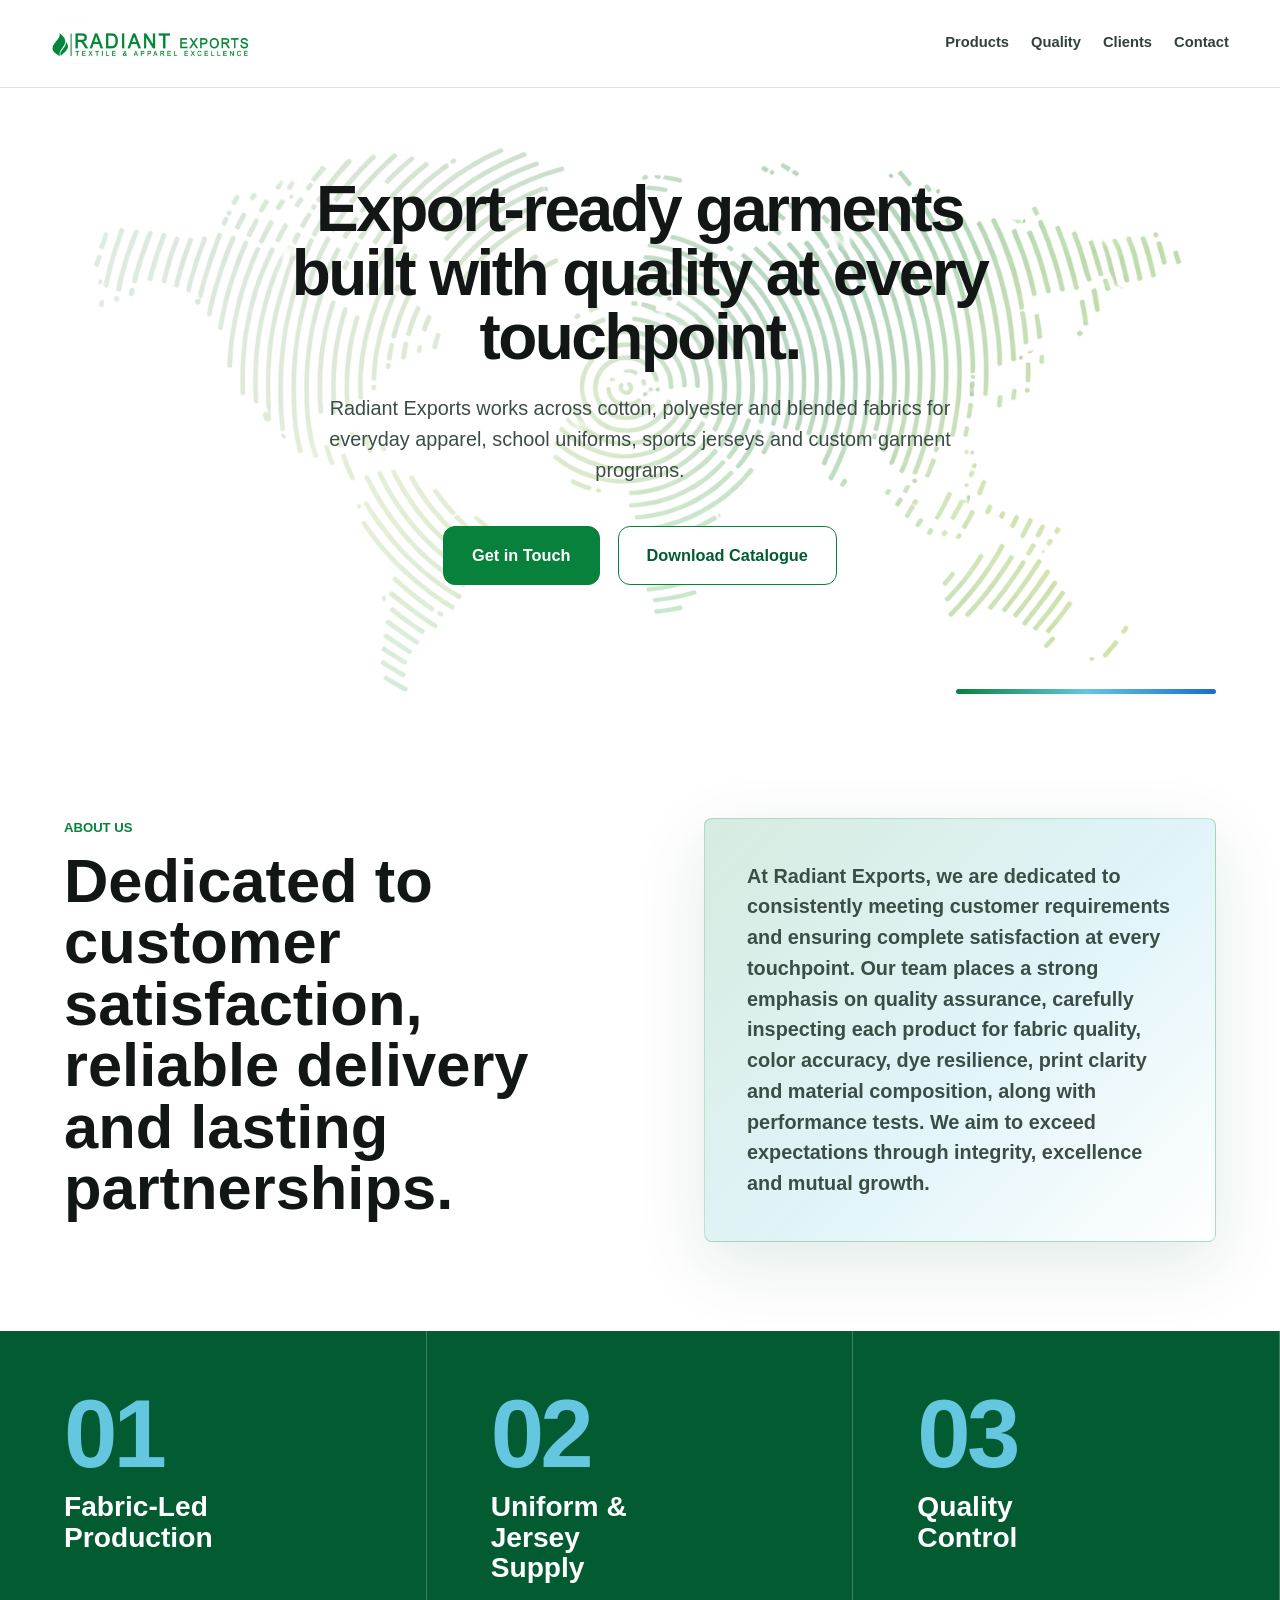
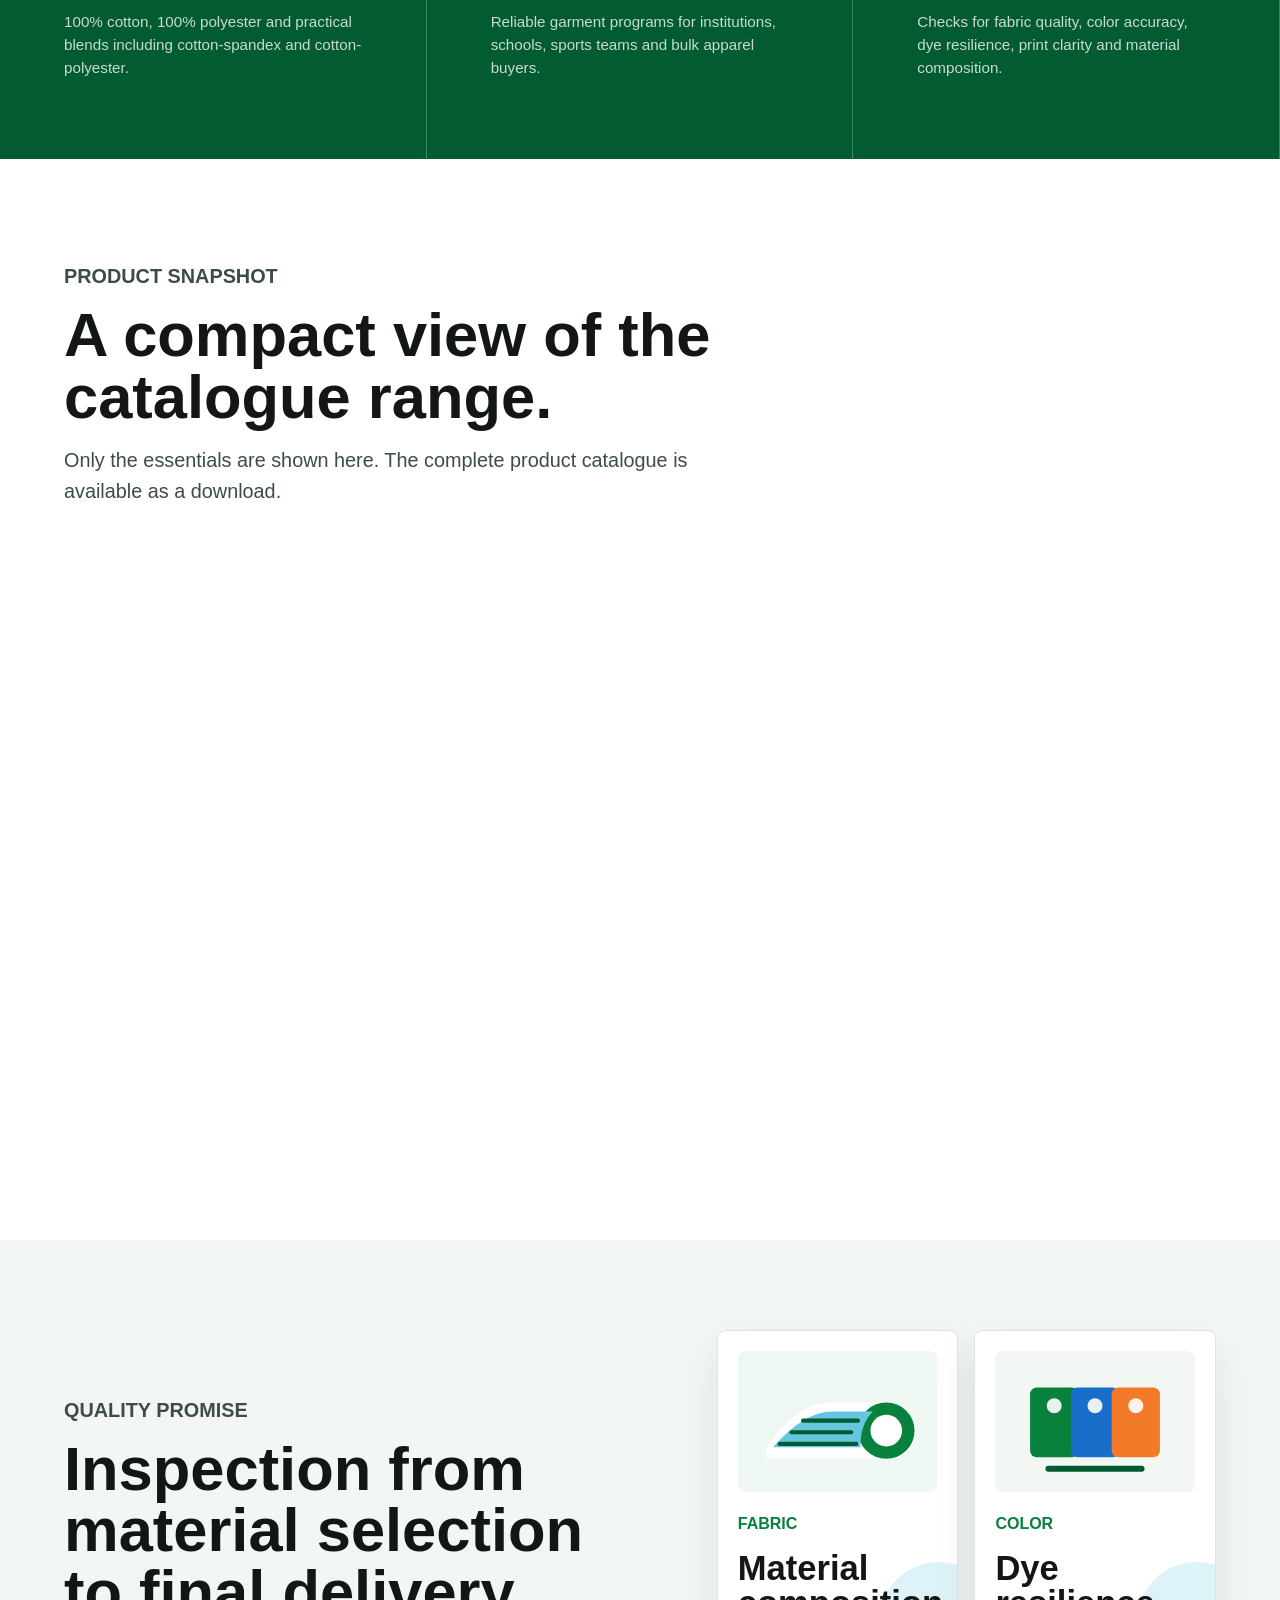
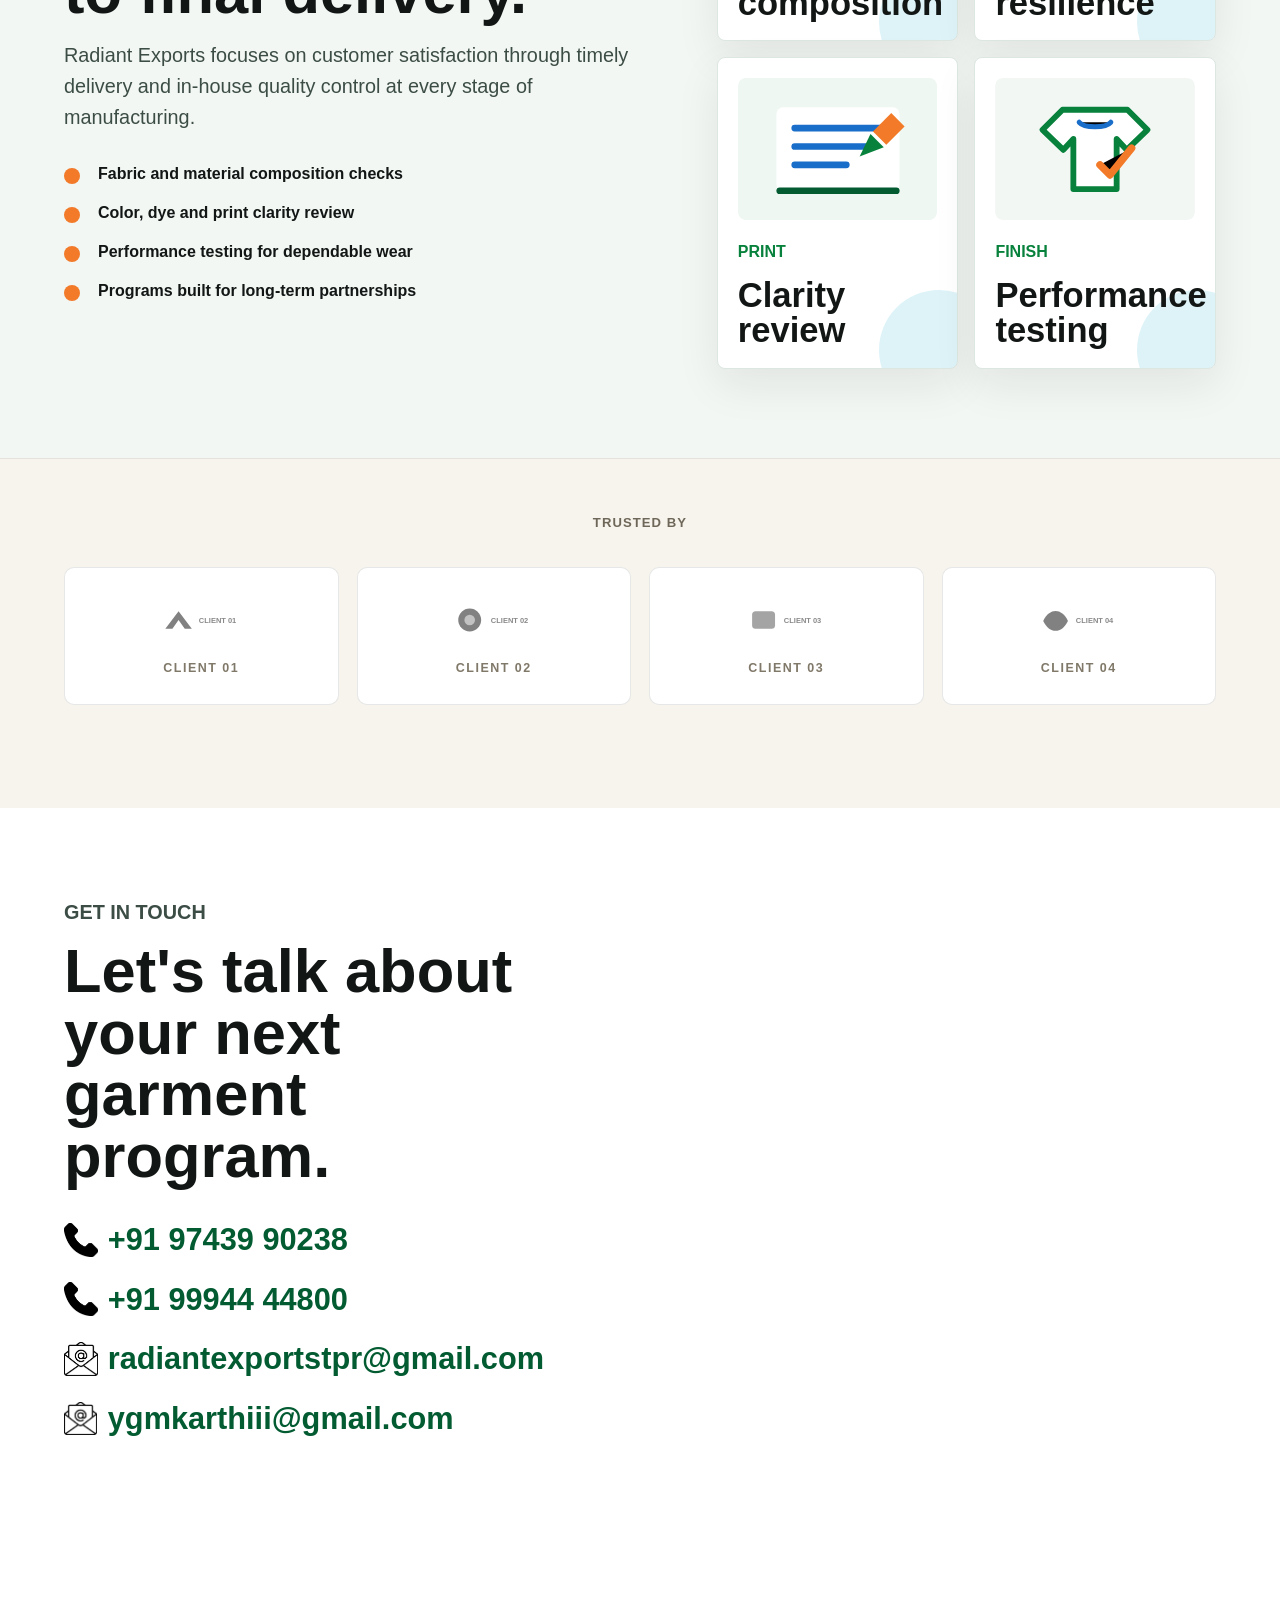
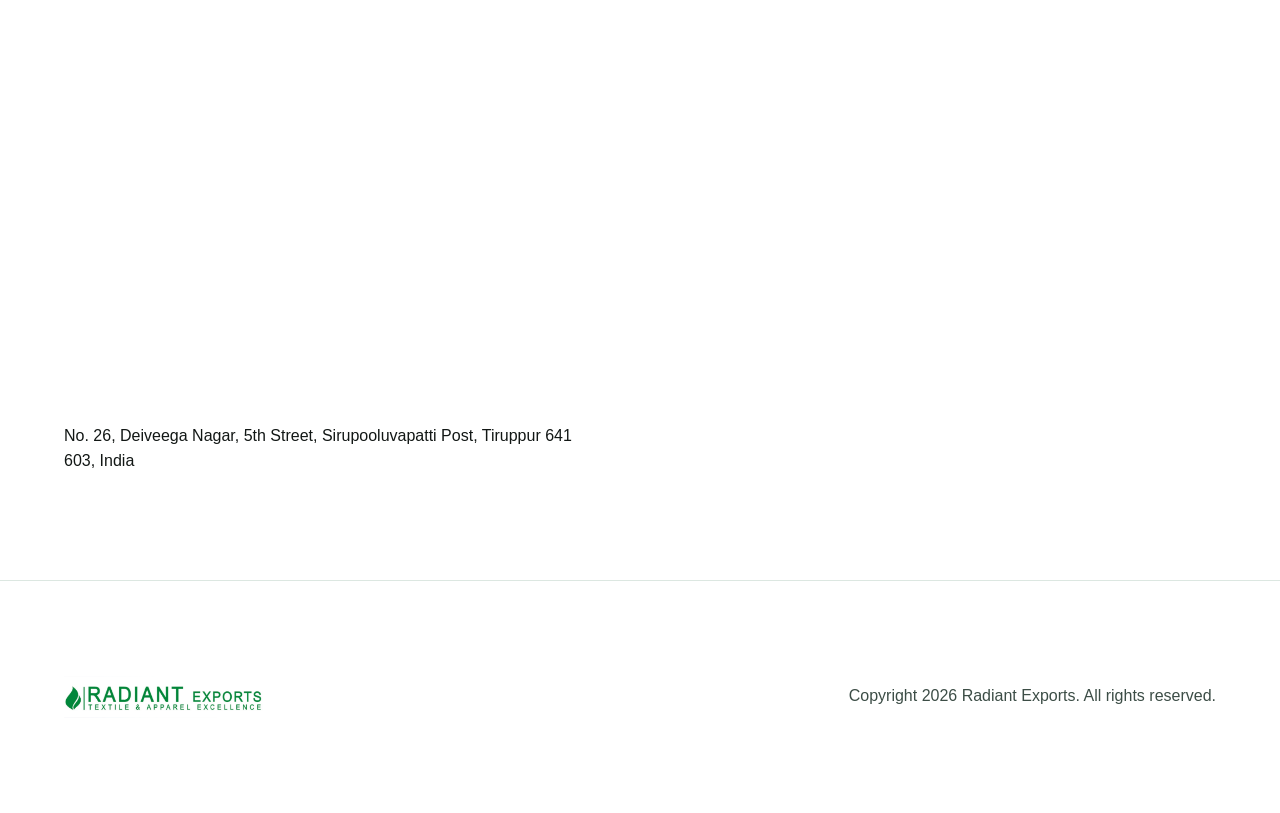
==== index.html @ 53b326d1 "upload" ====
<!doctype html>
<html lang="en">
  <head>
    <meta charset="utf-8">
    <meta name="viewport" content="width=device-width, initial-scale=1">
    <title>Radiant Exports | Textile & Apparel Excellence</title>
    <meta
      name="description"
      content="Radiant Exports manufactures cotton, polyester and blended garments, school uniforms, sports jerseys and custom apparel from Tiruppur, India."
    >
    <link rel="stylesheet" href="styles.css">
  </head>
  <body>
    <span id="top" class="top-anchor" aria-hidden="true"></span>
    <header class="site-header">
      <a class="brand" href="#top" aria-label="Radiant Exports home">
        <img class="brand-logo" src="assets/logoplaceholder.png" alt="Radiant Exports logo placeholder">
      </a>
      <button class="menu-toggle" aria-label="Toggle navigation menu" aria-expanded="false">
        <span></span>
        <span></span>
        <span></span>
      </button>
      <nav class="site-nav" aria-label="Primary navigation">
        <a href="#products">Products</a>
        <a href="#quality">Quality</a>
        <a href="#trusted">Clients</a>
        <a href="#contact">Contact</a>
      </nav>
    </header>

    <main>
      

      <section class="hero reveal">
        <div class="hero-copy">
          
          <h1>Export-ready garments built with quality at every touchpoint.</h1>
          <p>
            Radiant Exports works across cotton, polyester and blended fabrics for everyday apparel,
            school uniforms, sports jerseys and custom garment programs.
          </p>
          <div class="hero-actions">
            <a class="button primary" href="#contact">Get in Touch</a>
            <a
              class="button secondary catalogue-link"
              href="assets/radiant-catalogue.pdf"
              download="radiant-catalogue.pdf"
              target="_blank"
              rel="noopener"
            >Download Catalogue</a>
          </div>
        </div>
      </section>

      <section class="intro reveal" aria-label="Company introduction">
        <div>
          <p class="eyebrow">About Us</p>
          <h2>Dedicated to customer satisfaction, reliable delivery and lasting partnerships.</h2>
        </div>
        <p class="about-panel"><strong>
          At Radiant Exports, we are dedicated to consistently meeting customer requirements and
          ensuring complete satisfaction at every touchpoint. Our team places a strong emphasis on
          quality assurance, carefully inspecting each product for fabric quality, color accuracy,
          dye resilience, print clarity and material composition, along with performance tests.
          We aim to exceed expectations through integrity, excellence and mutual growth.
        </strong></p>
      </section>

      <section class="service-band reveal" aria-label="Capabilities">
        <article>
          <span>01</span>
          <h3>Fabric-Led Production</h3>
          <p>100% cotton, 100% polyester and practical blends including cotton-spandex and cotton-polyester.</p>
        </article>
        <article>
          <span>02</span>
          <h3>Uniform & Jersey Supply</h3>
          <p>Reliable garment programs for institutions, schools, sports teams and bulk apparel buyers.</p>
        </article>
        <article>
          <span>03</span>
          <h3>Quality Control</h3>
          <p>Checks for fabric quality, color accuracy, dye resilience, print clarity and material composition.</p>
        </article>
      </section>

      <section class="products reveal" id="products">
        <div class="section-heading">
          <p class="eyebrow">Product Snapshot</p>
          <h2>A compact view of the catalogue range.</h2>
          <p>Only the essentials are shown here. The complete product catalogue is available as a download.</p>
        </div>
        <div class="product-marquee" data-carousel aria-label="Scrolling product highlights from the catalogue">
          <div class="product-track">
            <div class="product-group">
              <article class="product-card">
                <img src="assets/product-polo-set-crop.png" alt="Red and blue polo t-shirt set">
                <div>
                  <h3>Polo T-Shirt Sets</h3>
                  <p>Popular school and teamwear set options with coordinated tops and shorts.</p>
                </div>
              </article>
              <article class="product-card">
                <img src="assets/product-round-neck-crop.png" alt="Orange polo t-shirt">
                <div>
                  <h3>Cotton Polos</h3>
                  <p>100% combed cotton pique polo references with practical GSM options.</p>
                </div>
              </article>
              <article class="product-card">
                <img src="assets/product-drifit-crop.png" alt="Dri-Fit polo t-shirt">
                <div>
                  <h3>Dri-Fit Sportswear</h3>
                  <p>100% polyester Mars fabric styles for polos, v-neck tees and sports-driven apparel.</p>
                </div>
              </article>
              <article class="product-card">
                <img src="assets/product-shorts-crop.png" alt="Green school shorts">
                <div>
                  <h3>Shorts</h3>
                  <p>Coordinated polyester product combinations for school, team and activewear programs.</p>
                </div>
              </article>
              <article class="product-card">
                <img src="assets/product-cotton-polo.jpg" alt="White and red cotton polo t-shirt">
                <div>
                  <h3>School Uniform Polos</h3>
                  <p>Catalogue-ready polos designed for repeat institutional orders and durable everyday wear.</p>
                </div>
              </article>
              <article class="product-card">
                <img src="assets/product-blend-polo.jpg" alt="Blue blend polo t-shirt">
                <div>
                  <h3>Blend Fabric Polos</h3>
                  <p>Cotton-polyester blend options that balance structure, comfort and easy maintenance.</p>
                </div>
              </article>
              <article class="product-card">
                <img src="assets/product-drifit.jpg" alt="Blue Dri-Fit jersey t-shirt">
                <div>
                  <h3>Performance Jerseys</h3>
                  <p>Sports-focused jersey references built around breathable polyester constructions.</p>
                </div>
              </article>
              <article class="product-card">
                <img src="assets/product-shorts.jpg" alt="Sports shorts in green and yellow">
                <div>
                  <h3>Activewear Bottoms</h3>
                  <p>Coordinated shorts and training bottoms for school, teamwear and promotional programs.</p>
                </div>
              </article>
            </div>
          </div>
        </div>
      </section>

      <section class="quality reveal" id="quality">
        <div class="quality-copy">
          <p class="eyebrow">Quality Promise</p>
          <h2>Inspection from material selection to final delivery.</h2>
          <p>
            Radiant Exports focuses on customer satisfaction through timely delivery and in-house
            quality control at every stage of manufacturing.
          </p>
          <ul class="check-list">
            <li>Fabric and material composition checks</li>
            <li>Color, dye and print clarity review</li>
            <li>Performance testing for dependable wear</li>
            <li>Programs built for long-term partnerships</li>
          </ul>
        </div>
        <div class="quality-panel" aria-label="Quality checkpoints">
          <article>
            <img src="assets/quality-fabric.svg" alt="Fabric roll quality icon">
            <span>Fabric</span>
            <strong>Material composition</strong>
          </article>
          <article>
            <img src="assets/quality-color.svg" alt="Color swatch quality icon">
            <span>Color</span>
            <strong>Dye resilience</strong>
          </article>
          <article>
            <img src="assets/quality-print.svg" alt="Print clarity quality icon">
            <span>Print</span>
            <strong>Clarity review</strong>
          </article>
          <article>
            <img src="assets/quality-finish.svg" alt="Finished garment quality icon">
            <span>Finish</span>
            <strong>Performance testing</strong>
          </article>
        </div>
      </section>

      <section class="trusted" id="trusted">
        <div class="trusted-heading">
          <p class="eyebrow">Trusted by</p>
        </div>
        <div class="client-grid" aria-label="Client logo placeholders">
          <article class="client-card">
            <img src="assets/client-logo-01.svg" alt="Client logo placeholder 1">
            <span>Client 01</span>
          </article>
          <article class="client-card">
            <img src="assets/client-logo-02.svg" alt="Client logo placeholder 2">
            <span>Client 02</span>
          </article>
          <article class="client-card">
            <img src="assets/client-logo-03.svg" alt="Client logo placeholder 3">
            <span>Client 03</span>
          </article>
          <article class="client-card">
            <img src="assets/client-logo-04.svg" alt="Client logo placeholder 4">
            <span>Client 04</span>
          </article>
        </div>
      </section>

      <section class="contact reveal" id="contact">
        <div class="contact-copy">
          <p class="eyebrow">Get in Touch</p>
          <h2>Let's talk about your next garment program.</h2>
          
          
          <div class="contact-links">
            <a href="tel:+919743990238">+91 97439 90238</a>
            <a href="tel:+919994444800">+91 99944 44800</a>
            <a href="mailto:radiantexportstpr@gmail.com">radiantexportstpr@gmail.com</a>
            <a href="mailto:ygmkarthiii@gmail.com">ygmkarthiii@gmail.com</a>
            
            
          </div>
          
        </div>
        <form class="contact-form" id="contactForm" action="https://api.web3forms.com/submit" method="POST">
          <input type="hidden" name="access_key" value="eb2cbcc5-28b5-4ce7-8e0c-71caa9d7072d">
          <label>
            Name
            <input name="name" autocomplete="name" required>
          </label>
          <label>
            Email
            <input type="email" name="email" autocomplete="email" required>
          </label>
          <label>
            Company Name
            <input name="company" autocomplete="organization">
          </label>
          <label>
            Country
            <input name="country" autocomplete="country-name" required>
          </label>
          <label>
            Requirement
            <textarea name="message" rows="4" placeholder="Tell us the product, quantity, fabric or timeline you need."></textarea>
          </label>
          <button class="button primary" type="submit">Send Enquiry</button>
          <p class="form-note" id="formNote"></p>
        </form>
        <div class="contact-map">
        <iframe src="https://www.google.com/maps/embed?pb=!1m18!1m12!1m3!1d15659.635905939183!2d77.29867119992595!3d11.120156829742342!2m3!1f0!2f0!3f0!3m2!1i1024!2i768!4f13.1!3m3!1m2!1s0x3ba906de2cdd378b%3A0xee8d749367516fb8!2sSirupooluvapatti%2C%20Tiruppur%2C%20Tamil%20Nadu!5e0!3m2!1sen!2sin!4v1776172382728!5m2!1sen!2sin" title="Radiant Exports location map" width="400" height="300" style="border:0;" allowfullscreen="" loading="lazy" referrerpolicy="no-referrer-when-downgrade"></iframe>
        <p>No. 26, Deiveega Nagar, 5th Street, Sirupooluvapatti Post, Tiruppur 641 603, India</p>
        </div>
      </section>
      
    </main>

    <footer class="site-footer">
      <a class="brand" href="#top" aria-label="Radiant Exports home">
        <img class="brand-logo" src="assets/logoplaceholder.png" alt="Radiant Exports logo placeholder">
      </a>
      <p>Copyright 2026 Radiant Exports. All rights reserved.</p>
    </footer>

    <script src="script.js"></script>
  </body>
</html>
---- styles.css ----
:root {
  --green: #07813b;
  --green-deep: #035b32;
  --blue: #196ec9;
  --cyan: #65c7df;
  --ink: #121715;
  --muted: #3c4d46;
  --line: #dce7e1;
  --paper: #ffffff;
  --mist: #f3f7f4;
  --warm: #f27a28;
}

* {
  box-sizing: border-box;
}

html {
  scroll-behavior: smooth;
}

body {
  margin: 0;
  color: var(--ink);
  font-family: Arial, Helvetica, sans-serif;
  background: var(--paper);
  line-height: 1.55;
}

.top-anchor {
  position: absolute;
  top: 0;
}

img {
  display: block;
  max-width: 100%;
}

a {
  color: inherit;
  text-decoration: none;
}

.site-header {
  position: sticky;
  top: 0;
  z-index: 10;
  display: flex;
  align-items: center;
  gap: 28px;
  justify-content: space-between;
  min-height: 88px;
  padding: 10px clamp(18px, 4vw, 58px);
  background: rgba(255, 255, 255, 0.93);
  border-bottom: 1px solid var(--line);
  backdrop-filter: blur(16px);
}

.brand {
  display: inline-flex;
  align-items: center;
  gap: 1px;
  min-width: 0;
  flex: 1;
}

.site-header .brand {
  align-items: stretch;
  min-height: 100%;
}

.site-header .brand-logo {
  width: auto;
  height: 100%;
  max-height: 68px;
  max-width: min(200px, 24vw);
  flex: 0 0 auto;
  border-radius: 8px;
  object-fit: contain;
  object-position: left center;
}

.site-footer .brand-logo {
  width: clamp(100px, 18vw, 200px);
  height: auto;
  flex: 0 0 auto;
  border-radius: 8px;
}

.menu-toggle {
  display: none;
  flex-direction: column;
  background: none;
  border: none;
  cursor: pointer;
  gap: 6px;
  padding: 8px;
  margin-right: 12px;
}

.menu-toggle span {
  width: 28px;
  height: 3px;
  background: var(--ink);
  border-radius: 2px;
  transition: all 300ms ease;
}

.menu-toggle[aria-expanded="true"] span:nth-child(1) {
  transform: rotate(45deg) translate(10px, 10px);
}

.menu-toggle[aria-expanded="true"] span:nth-child(2) {
  opacity: 0;
}

.menu-toggle[aria-expanded="true"] span:nth-child(3) {
  transform: rotate(-45deg) translate(8px, -8px);
}

.brand strong,
.brand small {
  display: block;
  text-transform: uppercase;
  letter-spacing: 0;
}

.brand strong {
  color: var(--green);
  font-size: 1rem;
}

.brand small {
  color: var(--muted);
  font-size: 0.7rem;
}

.site-nav {
  display: flex;
  gap: 22px;
  color: #31413a;
  font-weight: 700;
  font-size: 0.92rem;
}

.site-nav a {
  border-bottom: 2px solid transparent;
}

.site-nav a:hover {
  border-color: var(--green);
}

.hero {
  position: relative;
  display: grid;
  grid-template-columns: minmax(0, 1fr);
  min-height: 640px;
  align-items: center;
  padding: clamp(14px, 2vw, 24px) clamp(18px, 5vw, 72px) clamp(44px, 7vw, 98px);
  background:
    linear-gradient(90deg, rgba(255, 255, 255, 0.88) 0%, rgba(255, 255, 255, 0.72) 52%, rgba(255, 255, 255, 0.52) 100%),
    url("assets/backgroundstart.png") center / cover no-repeat,
    var(--paper);
  overflow: hidden;
}

.hero::after {
  content: "";
  position: absolute;
  inset: auto clamp(18px, 5vw, 72px) 34px auto;
  width: min(260px, 34vw);
  height: 5px;
  border-radius: 999px;
  background: linear-gradient(90deg, var(--green), var(--cyan), var(--blue));
}

.hero-copy {
  position: relative;
  z-index: 1;
  width: min(1040px, 100%);
  margin-inline: auto;
  padding-top: clamp(4px, 1vw, 12px);
  text-align: center;
}

.hero-copy > * {
  opacity: 0;
  transform: translateY(18px) scale(0.985);
}

.hero.is-visible .hero-copy > * {
  animation: heroReveal 1100ms cubic-bezier(0.2, 0.8, 0.2, 1) forwards;
}

.hero.is-visible .hero-copy > h1 {
  animation-delay: 90ms;
}

.hero.is-visible .hero-copy > p {
  animation-delay: 180ms;
}

.hero.is-visible .hero-copy > .hero-actions {
  animation-delay: 270ms;
}

.brand-motion {
  position: relative;
  width: 100%;
  min-height: clamp(180px, 28vw, 340px);
  display: grid;
  place-items: center;
  overflow: hidden;
  background:
    radial-gradient(circle at 50% 50%, rgba(7, 129, 59, 0.45), transparent 38%),
    linear-gradient(90deg, #00150b 0%, #032619 52%, #00150b 100%);
}

.brand-motion::before,
.brand-motion::after {
  content: "";
  position: absolute;
  left: 0;
  right: 0;
  height: 3px;
  background: linear-gradient(90deg, transparent, var(--green), var(--cyan), transparent);
}

.brand-motion::before {
  top: 0;
  animation: lineSweep 3.6s ease-in-out infinite;
}

.brand-motion::after {
  bottom: 0;
  animation: lineSweep 3.6s ease-in-out 1.8s infinite;
}

.brand-motion-inner {
  display: flex;
  align-items: center;
  justify-content: center;
  gap: clamp(8px, 1.2vw, 18px);
  width: min(1100px, 92vw);
  padding: clamp(26px, 5vw, 58px) 0;
  margin-inline: auto;
  text-align: center;
}

.brand-motion-inner img {
  width: clamp(150px, 22vw, 280px);
  height: auto;
  animation: markPulse 3.6s ease-in-out infinite;
}

.brand-motion-copy {
  color: #fff;
  overflow: hidden;
  text-transform: uppercase;
  text-align: center;
}

.brand-motion-copy p,
.brand-motion-copy span {
  display: block;
  margin: 0;
  letter-spacing: 0;
  animation: textReveal 4.2s ease-in-out infinite;
}

.brand-motion-copy p {
  font-size: clamp(2.2rem, 7vw, 6rem);
  font-weight: 900;
  line-height: 0.9;
}

.brand-motion-copy span {
  margin-top: 14px;
  color: rgba(255, 255, 255, 0.78);
  font-size: clamp(0.9rem, 2vw, 1.5rem);
  font-weight: 700;
  animation-delay: 180ms;
}

.eyebrow {
  margin: 0 0 12px;
  color: var(--green);
  font-size: 0.82rem;
  font-weight: 800;
  text-transform: uppercase;
  letter-spacing: 0;
}

h1,
h2,
h3,
p {
  margin-top: 0;
}

h1 {
  margin-bottom: 24px;
  font-size: clamp(2.35rem, 5vw, 4.6rem);
  line-height: 1;
  max-width: none;
  width: min(100%, 22ch);
  margin-inline: auto;
  letter-spacing: -0.04em;
}

h2 {
  margin-bottom: 18px;
  font-size: clamp(2rem, 4.8vw, 4.8rem);
  line-height: 1;
}

h3 {
  margin-bottom: 10px;
  font-size: clamp(1.2rem, 2.2vw, 1.8rem);
  line-height: 1.08;
}

.hero-copy p:not(.eyebrow),
.intro > p,
.section-heading p,
.quality-copy > p,
.contact-copy > p {
  color: var(--muted);
  font-size: clamp(1.08rem, 1.55vw, 1.34rem);
  max-width: 690px;
}

.hero-copy p:not(.eyebrow) {
  margin-inline: auto;
}

.hero-actions {
  display: flex;
  flex-wrap: wrap;
  gap: 18px;
  margin-top: 40px;
  justify-content: center;
}

.button {
  display: inline-flex;
  min-height: 58px;
  align-items: center;
  justify-content: center;
  border: 1px solid var(--green);
  border-radius: 12px;
  padding: 16px 28px;
  font-size: 1.02rem;
  font-weight: 800;
  cursor: pointer;
}

.button.primary {
  color: #fff;
  background: var(--green);
}

.button.secondary {
  color: var(--green-deep);
  background: #fff;
}

.button:hover {
  transform: translateY(-1px);
}

.reveal {
  opacity: 0;
  transform: translateY(28px);
  transition: opacity 700ms ease, transform 700ms ease;
}

.reveal.is-visible {
  opacity: 1;
  transform: translateY(0);
}

.intro,
.quality,
.contact,
.site-footer {
  padding: clamp(54px, 7vw, 96px) clamp(18px, 5vw, 72px);
}

.intro {
  display: grid;
  grid-template-columns: minmax(0, 0.9fr) minmax(280px, 0.8fr);
  gap: clamp(24px, 5vw, 72px);
  align-items: stretch;
}

.about-panel {
  margin: 0;
  padding: clamp(24px, 4vw, 42px);
  border: 1px solid rgba(7, 129, 59, 0.24);
  border-radius: 8px;
  color: #123027;
  background:
    linear-gradient(135deg, rgba(7, 129, 59, 0.16), rgba(101, 199, 223, 0.2) 54%, rgba(255, 255, 255, 0.9)),
    #fff;
  box-shadow: 0 22px 70px rgba(5, 91, 50, 0.12);
  align-self: stretch;
  display: flex;
  align-items: center;
}

.service-band {
  display: grid;
  grid-template-columns: repeat(3, minmax(0, 1fr));
  background: var(--green-deep);
  color: #fff;
}

.service-band article {
  display: flex;
  flex-direction: column;
  justify-content: space-between;
  min-height: 280px;
  padding: clamp(34px, 5vw, 68px);
  border-right: 1px solid rgba(255, 255, 255, 0.24);
  transition: background 260ms ease, transform 260ms ease;
}

.service-band article:hover {
  background: rgba(255, 255, 255, 0.08);
  transform: translateY(-6px);
}

.service-band span {
  display: block;
  margin-bottom: 18px;
  color: var(--cyan);
  font-weight: 900;
  font-size: clamp(3.4rem, 8vw, 6rem);
  line-height: 0.82;
  letter-spacing: -0.04em;
}

.service-band h3 {
  margin-bottom: auto;
  max-width: 10ch;
}

.service-band p {
  margin-top: 28px;
  color: rgba(255, 255, 255, 0.78);
  font-size: 0.95rem;
  line-height: 1.5;
}

.products,
.trusted {
  padding: clamp(58px, 8vw, 112px) clamp(18px, 5vw, 72px);
}

.section-heading {
  max-width: 830px;
  margin-bottom: clamp(30px, 5vw, 58px);
}

.product-marquee {
  position: relative;
  overflow: hidden;
  overflow-y: hidden;
  padding-block: 10px;
  scrollbar-width: none;
  -webkit-mask-image: linear-gradient(90deg, transparent 0, #000 10%, #000 90%, transparent 100%);
  mask-image: linear-gradient(90deg, transparent 0, #000 10%, #000 90%, transparent 100%);
}

.product-marquee::before,
.product-marquee::after {
  content: "";
  position: absolute;
  top: 0;
  bottom: 0;
  width: clamp(24px, 6vw, 100px);
  z-index: 2;
  pointer-events: none;
}

.product-marquee::before {
  left: 0;
  background: linear-gradient(90deg, var(--paper) 10%, rgba(255, 255, 255, 0));
}

.product-marquee::after {
  right: 0;
  background: linear-gradient(270deg, var(--paper) 10%, rgba(255, 255, 255, 0));
}

.product-track {
  display: flex;
  gap: 18px;
  width: max-content;
  padding-inline: 2px;
  will-change: transform;
}

.product-group {
  display: flex;
  gap: 18px;
}

.product-card {
  display: grid;
  flex: 0 0 min(310px, 72vw);
  min-height: 100%;
  overflow: hidden;
  border: 1px solid var(--line);
  border-radius: 8px;
  background: #fff;
  transition:
    transform 420ms ease,
    opacity 420ms ease,
    filter 420ms ease,
    box-shadow 260ms ease,
    border-color 260ms ease;
  opacity: 0.96;
}

.product-card:hover {
  transform: translateY(-8px);
  border-color: rgba(7, 129, 59, 0.42);
  box-shadow: 0 22px 60px rgba(18, 23, 21, 0.13);
}

.product-card img {
  width: 100%;
  aspect-ratio: 4 / 5;
  padding: 24px;
  object-fit: contain;
  object-position: center;
  background:
    linear-gradient(145deg, rgba(7, 129, 59, 0.08), rgba(101, 199, 223, 0.12)),
    #fff;
}

.product-card div {
  padding: 22px;
}

.product-card h3 {
  font-size: 1.28rem;
}

.product-card p,
.form-note {
  color: var(--muted);
}

.quality {
  display: grid;
  grid-template-columns: minmax(0, 0.92fr) minmax(300px, 0.78fr);
  gap: clamp(28px, 5vw, 82px);
  align-items: center;
  background: var(--mist);
}

.quality-panel {
  display: grid;
  grid-template-columns: repeat(2, minmax(0, 1fr));
  gap: 16px;
  width: 100%;
}

.quality-panel article {
  position: relative;
  min-height: 180px;
  overflow: hidden;
  border-radius: 8px;
  padding: 20px;
  background: #fff;
  border: 1px solid var(--line);
  box-shadow: 0 16px 44px rgba(18, 23, 21, 0.08);
  transition: transform 260ms ease, box-shadow 260ms ease;
}

.quality-panel article::after {
  content: "";
  position: absolute;
  right: -42px;
  bottom: -42px;
  width: 120px;
  height: 120px;
  border-radius: 50%;
  background: rgba(101, 199, 223, 0.22);
}

.quality-panel article:hover {
  transform: translateY(-6px);
  box-shadow: 0 24px 70px rgba(18, 23, 21, 0.14);
}

.quality-panel img {
  position: relative;
  z-index: 1;
  width: 100%;
  aspect-ratio: 240 / 170;
  margin-bottom: 20px;
  border-radius: 8px;
  object-fit: cover;
}

.quality-panel span {
  display: block;
  position: relative;
  z-index: 1;
  margin-bottom: 14px;
  color: var(--green);
  font-weight: 900;
  text-transform: uppercase;
  letter-spacing: 0;
}

.quality-panel strong {
  position: relative;
  z-index: 1;
  display: block;
  font-size: clamp(1.4rem, 2.7vw, 2.4rem);
  line-height: 1;
}

.check-list {
  display: grid;
  gap: 14px;
  margin: 30px 0 0;
  padding: 0;
  list-style: none;
}

.check-list li {
  padding-left: 34px;
  position: relative;
  font-weight: 700;
}

.check-list li::before {
  content: "";
  position: absolute;
  left: 0;
  top: 6px;
  width: 16px;
  height: 16px;
  border-radius: 50%;
  background: var(--warm);
}

.trusted {
  padding-top: clamp(36px, 5vw, 54px);
  background: #f7f4ed;
  border-top: 1px solid rgba(18, 23, 21, 0.08);
}

.trusted-heading {
  display: flex;
  justify-content: center;
  margin-bottom: clamp(22px, 4vw, 34px);
}

.trusted-heading .eyebrow {
  margin-bottom: 0;
  color: #6e6759;
  letter-spacing: 0.08em;
}

.client-grid {
  display: grid;
  grid-template-columns: repeat(4, minmax(0, 1fr));
  gap: 18px;
}

.client-card {
  min-height: 138px;
  display: grid;
  place-items: center;
  gap: 14px;
  padding: 28px 20px 24px;
  border: 1px solid rgba(18, 23, 21, 0.1);
  border-radius: 10px;
  background: #fff;
  text-align: center;
}

.client-card img {
  width: min(148px, 100%);
  max-height: 44px;
  object-fit: contain;
  filter: grayscale(1);
  opacity: 0.8;
}

.client-card span {
  color: #807969;
  font-size: 0.78rem;
  font-weight: 700;
  letter-spacing: 0.12em;
  text-transform: uppercase;
}

.contact {
  display: grid;
  grid-template-columns: minmax(0, 0.78fr) minmax(320px, 0.82fr);
  gap: clamp(28px, 6vw, 90px);
  align-items: start;
}

.contact > * {
  min-width: 0;
}

.contact-links {
  display: grid;
  gap: 12px;
  margin-top: 30px;
  font-size: clamp(1.1rem, 2.4vw, 2rem);
  font-weight: 800;
}

.contact-links a {
  color: var(--green-deep);
  overflow-wrap: anywhere;
  display: inline-flex;
  align-items: center;
  gap: 10px;
  text-decoration: none; /* Keeps it clean for a professional site */
}

/* Base style for both icons */
.contact-links a::before {
  content: ""; /* Remove the emoji text */
  display: inline-block;
  /* Using 1.2em makes it slightly larger/prominent, 1em makes it exact text size */
  height: 1.1em; 
  width: 1.1em;
  background-size: contain;
  background-repeat: no-repeat;
  background-position: center;
}

/* Specific image for Telephone */
.contact-links a[href^="tel:"]::before {
  background-image: url("assets/phone-icon.png");
}

/* Specific image for Email */
.contact-links a[href^="mailto:"]::before {
  background-image: url("assets/email-icon.png");
}

.contact-form {
  display: grid;
  gap: 16px;
  padding: clamp(22px, 4vw, 42px);
  border: 1px solid var(--line);
  border-radius: 8px;
  background: #fff;
  box-shadow: 0 22px 70px rgba(18, 23, 21, 0.08);
  animation: softRise 800ms ease both;
}

.contact-form label {
  display: grid;
  gap: 8px;
  color: #2f3a35;
  font-weight: 800;
}

.contact-form input,
.contact-form textarea {
  width: 100%;
  border: 1px solid #bdccc4;
  border-radius: 8px;
  padding: 13px 14px;
  color: var(--ink);
  font: inherit;
  resize: vertical;
}

.contact-form input:focus,
.contact-form textarea:focus {
  outline: 3px solid rgba(7, 129, 59, 0.18);
  border-color: var(--green);
}

.form-note {
  margin: 0;
  font-size: 0.92rem;
}

.contact-map {
  min-width: 0;
}

.contact-map iframe {
  width: 100%;
  max-width: 100%;
  border: 0;
  border-radius: 8px;
}

.contact-map p {
  overflow-wrap: anywhere;
}

.site-footer {
  display: flex;
  align-items: center;
  justify-content: space-between;
  gap: 20px;
  border-top: 1px solid var(--line);
}

.site-footer p {
  margin: 0;
  color: var(--muted);
}

@media (max-width: 980px) {
  .site-header {
    flex-wrap: wrap;
    min-height: 82px;
  }

  .site-nav {
    order: 3;
    width: 100%;
    overflow-x: auto;
    padding-bottom: 4px;
    position: static;
    flex-direction: row;
    background: transparent;
    backdrop-filter: none;
    border-bottom: none;
    padding: 0;
    max-height: unset;
    gap: 16px;
    font-size: 0.84rem;
  }

  .site-nav a {
    border-bottom: 2px solid transparent;
    padding: 0;
  }

  .hero,
  .intro,
  .quality,
  .contact {
    grid-template-columns: 1fr;
  }

  .hero {
    min-height: auto;
    background:
      linear-gradient(180deg, rgba(255, 255, 255, 0.9) 0%, rgba(255, 255, 255, 0.76) 100%),
      url("assets/backgroundstart.png") center / cover no-repeat,
      var(--paper);
    padding-top: 16px;
    padding-bottom: clamp(44px, 7vw, 98px);
  }

  .brand-motion {
    min-height: clamp(240px, 68vw, 360px);
  }

  .brand-motion-inner {
    flex-direction: column;
    gap: clamp(18px, 4vw, 58px);
    text-align: center;
  }

  .brand-motion-inner img {
    width: clamp(94px, 34vw, 150px);
  }

  .service-band {
    grid-template-columns: repeat(2, minmax(0, 1fr));
  }

  .service-band h3 {
    max-width: none;
  }

  .client-grid {
    grid-template-columns: repeat(2, minmax(0, 1fr));
  }
}

@media (max-width: 640px) {
  .site-header {
    gap: 12px;
    min-height: 68px;
    padding: 8px 16px;
    flex-wrap: nowrap;
  }

  .brand {
    min-width: 0;
  }

  .site-header .brand-logo {
    max-height: 52px;
    max-width: min(150px, 42vw);
  }

  .menu-toggle {
    display: flex;
  }

  .site-nav {
    position: absolute;
    top: 100%;
    left: 0;
    right: 0;
    flex-direction: column;
    gap: 0;
    background: rgba(255, 255, 255, 0.98);
    backdrop-filter: blur(16px);
    border-bottom: 1px solid var(--line);
    padding: 16px;
    max-height: 0;
    overflow: hidden;
    transition: max-height 300ms ease;
    order: unset;
    width: auto;
    overflow-x: visible;
    padding-bottom: 16px;
  }

  .site-header.menu-open .site-nav {
    max-height: 300px;
  }

  .site-nav a {
    padding: 12px 0;
    border-bottom: 1px solid var(--line);
  }

  .site-nav a:last-child {
    border-bottom: none;
  }

  .service-band {
    grid-template-columns: 1fr;
  }

  .client-grid {
    grid-template-columns: 1fr;
  }

  .client-card {
    min-height: 122px;
  }

  .product-marquee {
    padding-block: 4px 12px;
  }

  .product-marquee::before,
  .product-marquee::after {
    width: 20px;
  }

  .product-track {
    gap: 14px;
  }

  .product-group {
    gap: 14px;
  }

  .product-card {
    flex-basis: min(78vw, 270px);
  }

  .service-band article {
    border-right: 0;
    min-height: 220px;
  }

  .site-footer {
    align-items: flex-start;
    flex-direction: column;
  }

  .quality-panel {
    grid-template-columns: 1fr;
  }

  .contact-map iframe {
    height: 240px;
  }
}

@media (prefers-reduced-motion: reduce) {
  *,
  *::before,
  *::after {
    animation-duration: 1ms !important;
    scroll-behavior: auto !important;
    transition-duration: 1ms !important;
  }
}

@keyframes floatCard {
  0%,
  100% {
    transform: translateY(0);
  }

  50% {
    transform: translateY(-10px);
  }
}

@keyframes softRise {
  from {
    opacity: 0;
    transform: translateY(20px);
  }

  to {
    opacity: 1;
    transform: translateY(0);
  }
}

@keyframes markPulse {
  0%,
  100% {
    opacity: 0.82;
    transform: scale(0.96);
    filter: drop-shadow(0 0 0 rgba(7, 129, 59, 0));
  }

  45%,
  60% {
    opacity: 1;
    transform: scale(1);
    filter: drop-shadow(0 0 24px rgba(7, 129, 59, 0.46));
  }
}

@keyframes textReveal {
  0% {
    opacity: 0;
    transform: translateY(110%);
  }

  18%,
  72% {
    opacity: 1;
    transform: translateY(0);
  }

  100% {
    opacity: 0;
    transform: translateY(-110%);
  }
}

@keyframes heroReveal {
  0% {
    opacity: 0;
    transform: translateY(18px) scale(0.985);
    filter: blur(8px);
  }

  100% {
    opacity: 1;
    transform: translateY(0);
    filter: blur(0);
  }
}
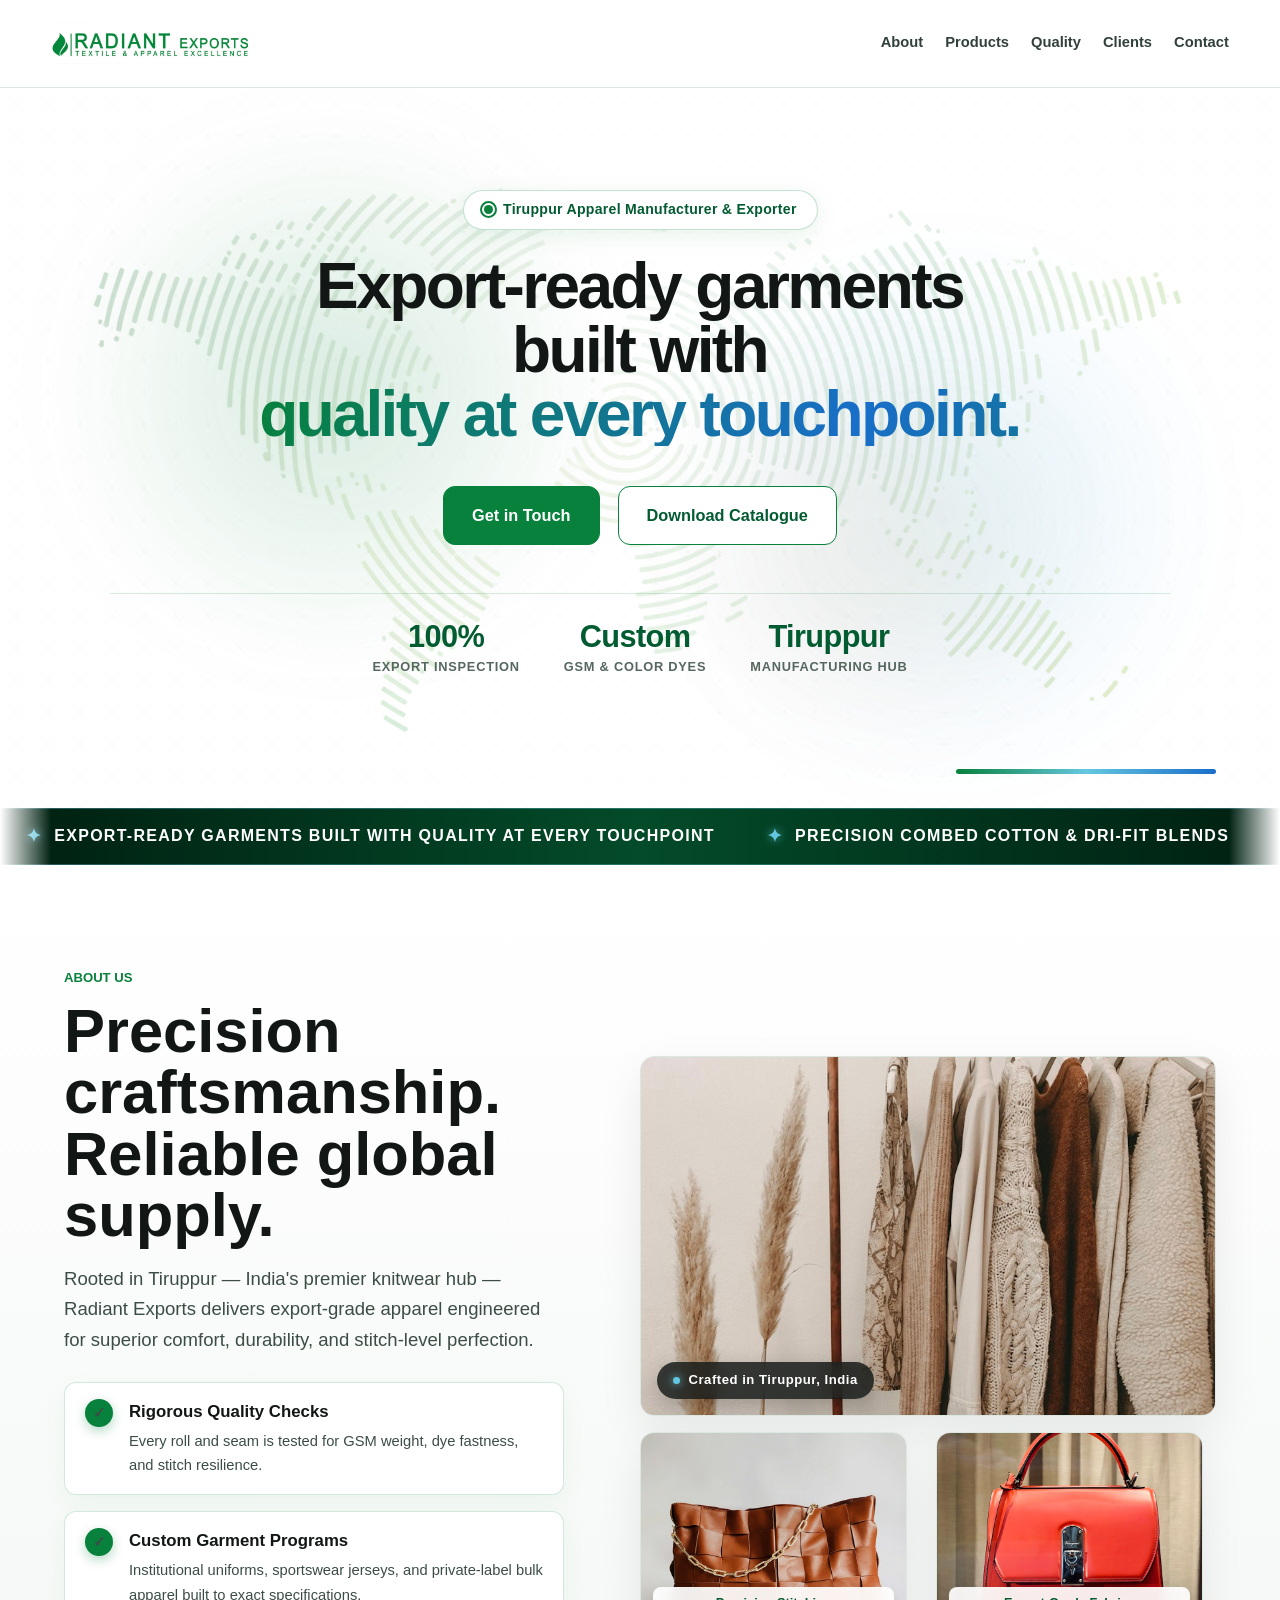
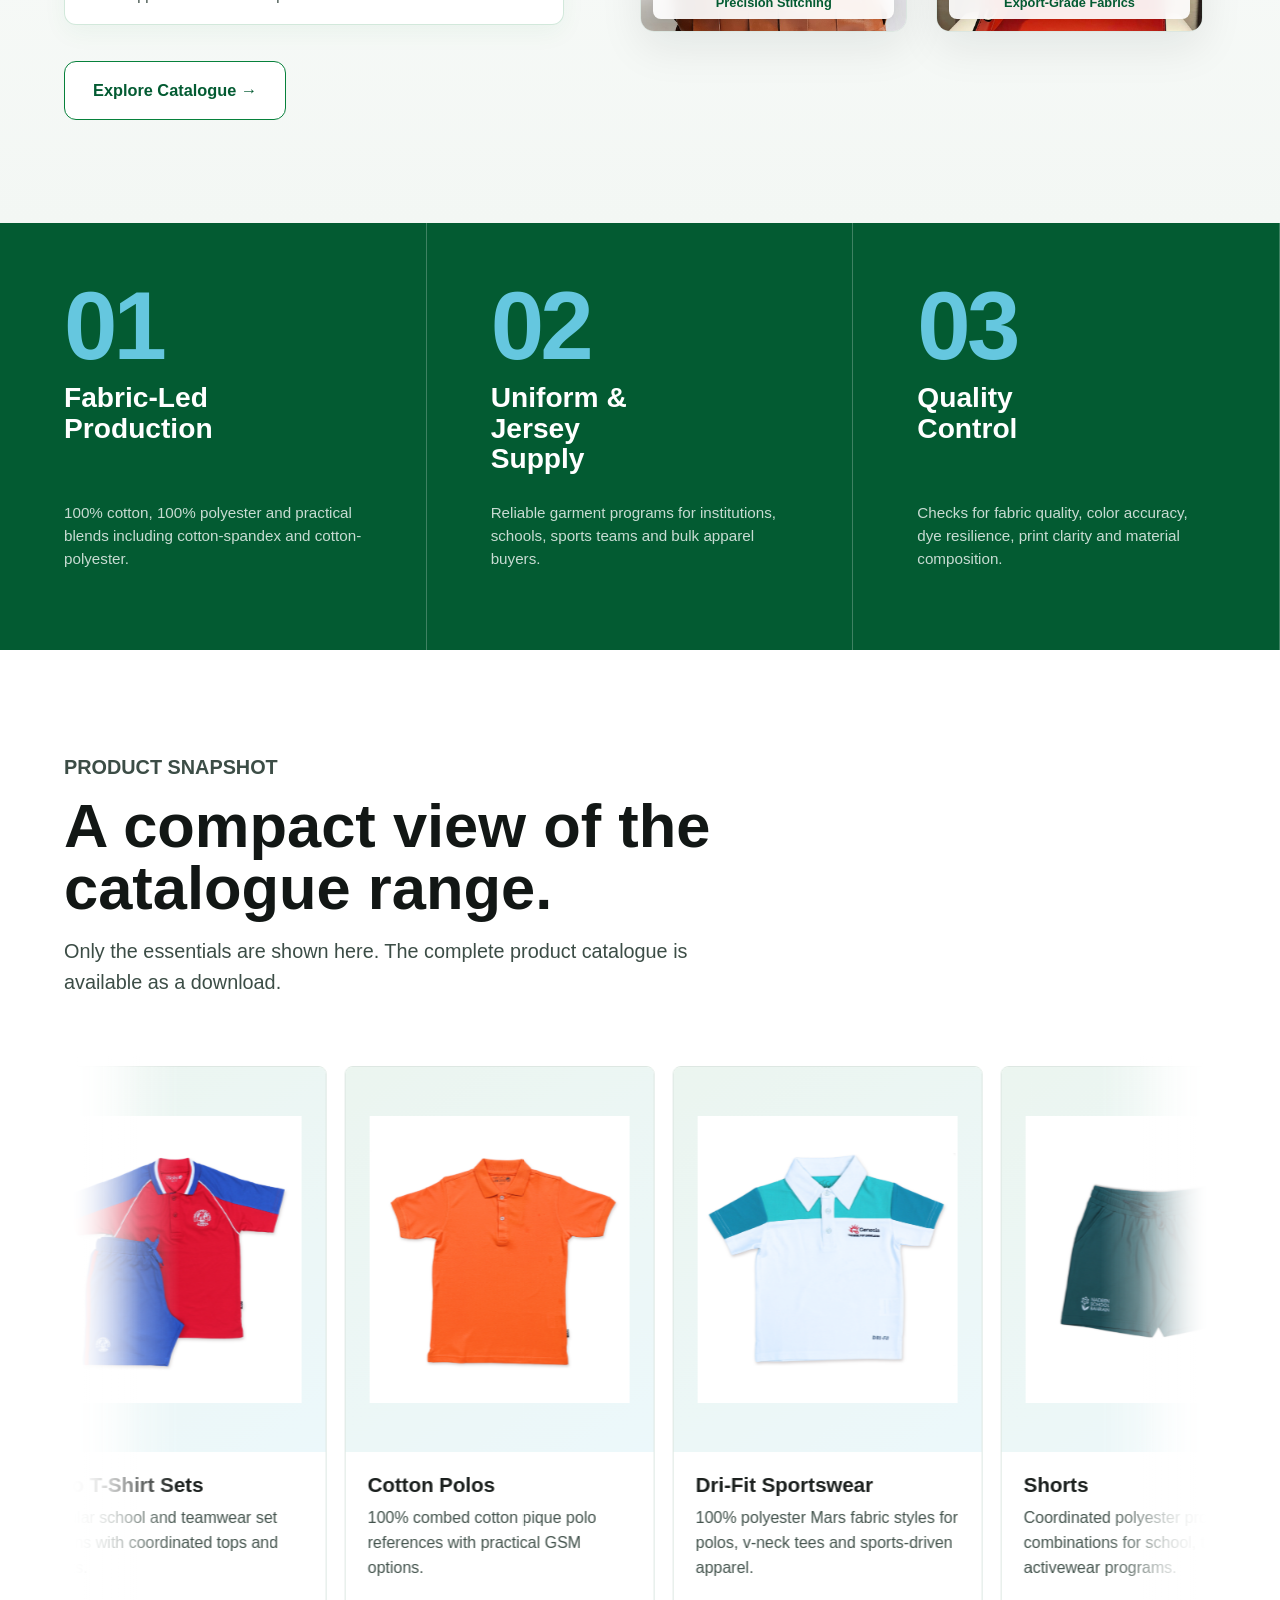
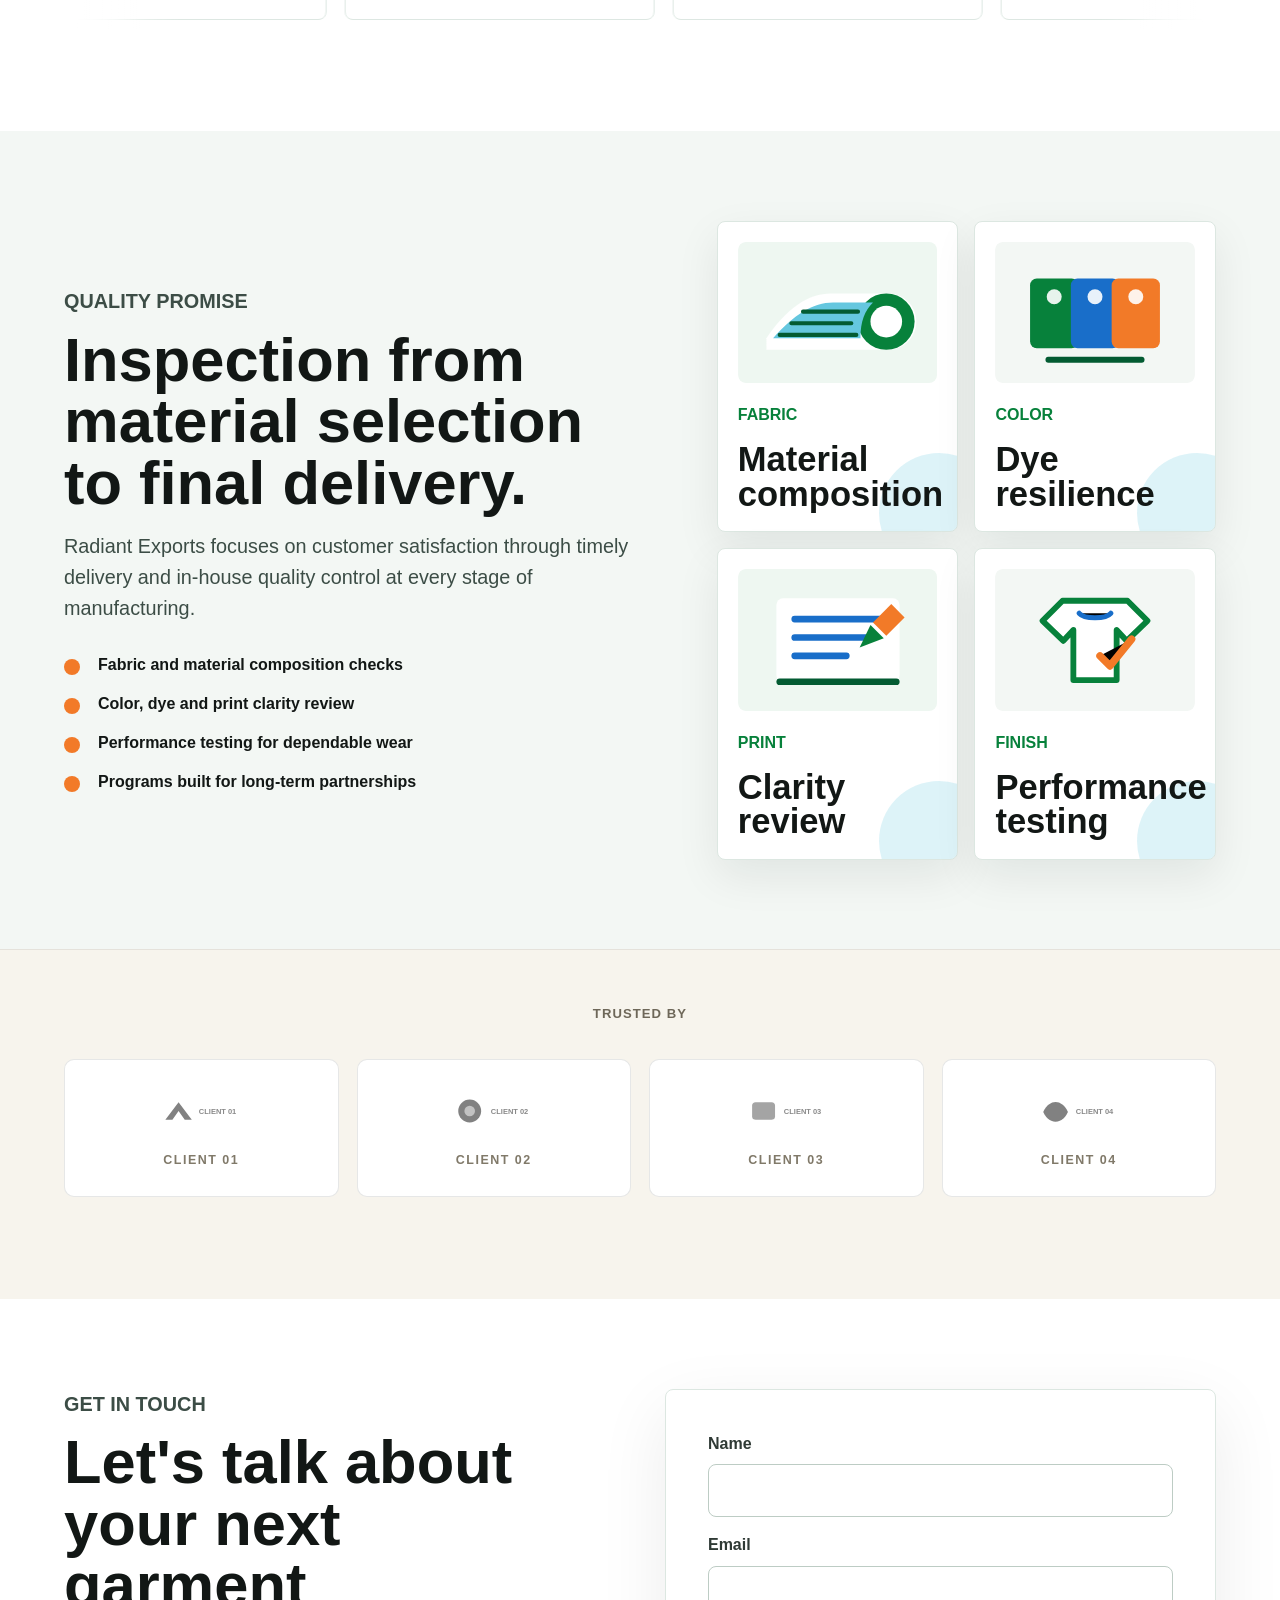
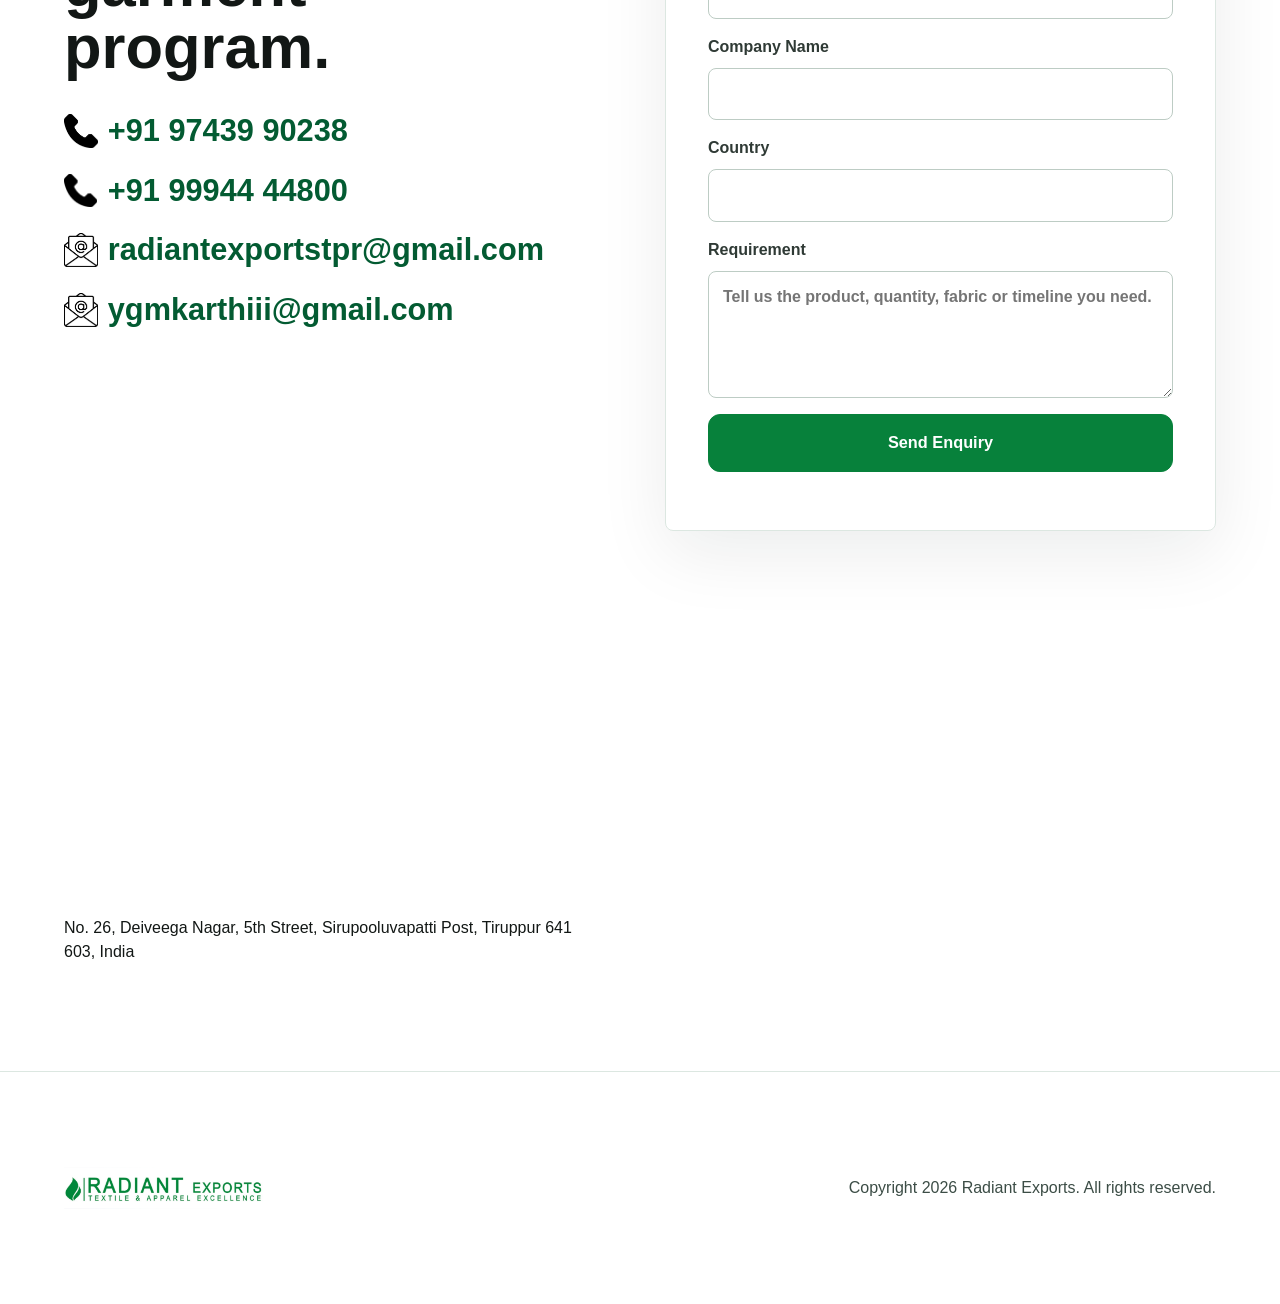
==== commit 9fec91e2: "Enhance hero landing animations, marquee ticker, and premium about section with stock imagery" ====
--- a/index.html
+++ b/index.html
@@ -1,279 +1,371 @@
 <!doctype html>
 <html lang="en">
-  <head>
-    <meta charset="utf-8">
-    <meta name="viewport" content="width=device-width, initial-scale=1">
-    <title>Radiant Exports | Textile & Apparel Excellence</title>
-    <meta
-      name="description"
-      content="Radiant Exports manufactures cotton, polyester and blended garments, school uniforms, sports jerseys and custom apparel from Tiruppur, India."
-    >
-    <link rel="stylesheet" href="styles.css">
-  </head>
-  <body>
-    <span id="top" class="top-anchor" aria-hidden="true"></span>
-    <header class="site-header">
-      <a class="brand" href="#top" aria-label="Radiant Exports home">
-        <img class="brand-logo" src="assets/logoplaceholder.png" alt="Radiant Exports logo placeholder">
-      </a>
-      <button class="menu-toggle" aria-label="Toggle navigation menu" aria-expanded="false">
-        <span></span>
-        <span></span>
-        <span></span>
-      </button>
-      <nav class="site-nav" aria-label="Primary navigation">
-        <a href="#products">Products</a>
-        <a href="#quality">Quality</a>
-        <a href="#trusted">Clients</a>
-        <a href="#contact">Contact</a>
-      </nav>
-    </header>
-
-    <main>
-      
-
-      <section class="hero reveal">
-        <div class="hero-copy">
-          
-          <h1>Export-ready garments built with quality at every touchpoint.</h1>
-          <p>
-            Radiant Exports works across cotton, polyester and blended fabrics for everyday apparel,
-            school uniforms, sports jerseys and custom garment programs.
+
+<head>
+  <meta charset="utf-8">
+  <meta name="viewport" content="width=device-width, initial-scale=1">
+  <title>Radiant Exports | Textile & Apparel Excellence</title>
+  <meta name="description"
+    content="Radiant Exports manufactures cotton, polyester and blended garments, school uniforms, sports jerseys and custom apparel from Tiruppur, India.">
+  <link rel="stylesheet" href="styles.css">
+</head>
+
+<body>
+  <span id="top" class="top-anchor" aria-hidden="true"></span>
+  <header class="site-header">
+    <a class="brand" href="#top" aria-label="Radiant Exports home">
+      <img class="brand-logo" src="assets/logoplaceholder.png" alt="Radiant Exports logo placeholder">
+    </a>
+    <button class="menu-toggle" aria-label="Toggle navigation menu" aria-expanded="false">
+      <span></span>
+      <span></span>
+      <span></span>
+    </button>
+    <nav class="site-nav" aria-label="Primary navigation">
+      <a href="#about">About</a>
+      <a href="#products">Products</a>
+      <a href="#quality">Quality</a>
+      <a href="#trusted">Clients</a>
+      <a href="#contact">Contact</a>
+    </nav>
+  </header>
+
+  <main>
+    <section class="hero reveal">
+      <div class="hero-bg-fx" aria-hidden="true">
+        <div class="hero-orb orb-1"></div>
+        <div class="hero-orb orb-2"></div>
+        <div class="hero-orb orb-3"></div>
+        <div class="hero-mesh"></div>
+      </div>
+
+      <div class="hero-copy">
+        <div class="hero-badge">
+          <span class="badge-pulse"></span>
+          <span>Tiruppur Apparel Manufacturer &amp; Exporter</span>
+        </div>
+
+        <h1>
+          Export-ready garments built with
+          <span class="text-shimmer">quality at every touchpoint.</span>
+        </h1>
+
+
+
+        <div class="hero-actions">
+          <a class="button primary" href="#contact">Get in Touch</a>
+          <a class="button secondary catalogue-link" href="assets/radiant-catalogue.pdf"
+            download="radiant-catalogue.pdf" target="_blank" rel="noopener">Download Catalogue</a>
+        </div>
+
+        <div class="hero-stats">
+          <div class="hero-stat-card">
+            <span class="stat-value">100%</span>
+            <span class="stat-label">Export Inspection</span>
+          </div>
+          <div class="hero-stat-card">
+            <span class="stat-value">Custom</span>
+            <span class="stat-label">GSM &amp; Color Dyes</span>
+          </div>
+          <div class="hero-stat-card">
+            <span class="stat-value">Tiruppur</span>
+            <span class="stat-label">Manufacturing Hub</span>
+          </div>
+        </div>
+      </div>
+    </section>
+
+    <!-- Continuous Scrolling Marquee Ribbon -->
+    <div class="hero-ticker" aria-label="Quality statement marquee">
+      <div class="ticker-track">
+        <div class="ticker-group">
+          <span class="ticker-item"><span class="ticker-sparkle">✦</span> Export-ready garments built with quality at
+            every touchpoint</span>
+          <span class="ticker-item"><span class="ticker-sparkle">✦</span> Precision Combed Cotton &amp; Dri-Fit
+            Blends</span>
+          <span class="ticker-item"><span class="ticker-sparkle">✦</span> Export-ready garments built with quality at
+            every touchpoint</span>
+          <span class="ticker-item"><span class="ticker-sparkle">✦</span> Global Delivery &amp; Dependable
+            Timelines</span>
+        </div>
+        <div class="ticker-group" aria-hidden="true">
+          <span class="ticker-item"><span class="ticker-sparkle">✦</span> Export-ready garments built with quality at
+            every touchpoint</span>
+          <span class="ticker-item"><span class="ticker-sparkle">✦</span> Precision Combed Cotton &amp; Dri-Fit
+            Blends</span>
+          <span class="ticker-item"><span class="ticker-sparkle">✦</span> Export-ready garments built with quality at
+            every touchpoint</span>
+          <span class="ticker-item"><span class="ticker-sparkle">✦</span> Global Delivery &amp; Dependable
+            Timelines</span>
+        </div>
+      </div>
+    </div>
+
+    <section class="intro reveal" id="about" aria-label="Company introduction">
+      <div class="about-grid">
+        <div class="about-copy">
+          <p class="eyebrow">About Us</p>
+          <h2>Precision craftsmanship. Reliable global supply.</h2>
+          <p class="about-lead">
+            Rooted in Tiruppur — India's premier knitwear hub — Radiant Exports delivers export-grade apparel engineered
+            for superior comfort, durability, and stitch-level perfection.
           </p>
-          <div class="hero-actions">
-            <a class="button primary" href="#contact">Get in Touch</a>
-            <a
-              class="button secondary catalogue-link"
-              href="assets/radiant-catalogue.pdf"
-              download="radiant-catalogue.pdf"
-              target="_blank"
-              rel="noopener"
-            >Download Catalogue</a>
-          </div>
-        </div>
-      </section>
-
-      <section class="intro reveal" aria-label="Company introduction">
-        <div>
-          <p class="eyebrow">About Us</p>
-          <h2>Dedicated to customer satisfaction, reliable delivery and lasting partnerships.</h2>
-        </div>
-        <p class="about-panel"><strong>
-          At Radiant Exports, we are dedicated to consistently meeting customer requirements and
-          ensuring complete satisfaction at every touchpoint. Our team places a strong emphasis on
-          quality assurance, carefully inspecting each product for fabric quality, color accuracy,
-          dye resilience, print clarity and material composition, along with performance tests.
-          We aim to exceed expectations through integrity, excellence and mutual growth.
-        </strong></p>
-      </section>
-
-      <section class="service-band reveal" aria-label="Capabilities">
+          <div class="about-highlights">
+            <div class="highlight-item">
+              <span class="highlight-check">✓</span>
+              <div>
+                <strong>Rigorous Quality Checks</strong>
+                <span>Every roll and seam is tested for GSM weight, dye fastness, and stitch resilience.</span>
+              </div>
+            </div>
+            <div class="highlight-item">
+              <span class="highlight-check">✓</span>
+              <div>
+                <strong>Custom Garment Programs</strong>
+                <span>Institutional uniforms, sportswear jerseys, and private-label bulk apparel built to exact
+                  specifications.</span>
+              </div>
+            </div>
+          </div>
+          <div class="about-actions">
+            <a class="button secondary" href="#products">Explore Catalogue &rarr;</a>
+          </div>
+        </div>
+
+        <div class="about-gallery">
+          <div class="about-card main-card">
+            <img src="assets/about-craft.jpg" alt="Garment manufacturing workshop" loading="lazy">
+            <div class="about-card-badge">
+              <span class="badge-dot"></span>
+              <span>Crafted in Tiruppur, India</span>
+            </div>
+          </div>
+          <div class="about-sub-cards">
+            <div class="about-card sub-card">
+              <img src="assets/about-stitching.jpg" alt="Industrial precision garment stitching" loading="lazy">
+              <span class="card-caption">Precision Stitching</span>
+            </div>
+            <div class="about-card sub-card">
+              <img src="assets/about-fabric.jpg" alt="Premium textile and yarn rolls" loading="lazy">
+              <span class="card-caption">Export-Grade Fabrics</span>
+            </div>
+          </div>
+        </div>
+      </div>
+    </section>
+
+    <section class="service-band reveal" aria-label="Capabilities">
+      <article>
+        <span>01</span>
+        <h3>Fabric-Led Production</h3>
+        <p>100% cotton, 100% polyester and practical blends including cotton-spandex and cotton-polyester.</p>
+      </article>
+      <article>
+        <span>02</span>
+        <h3>Uniform & Jersey Supply</h3>
+        <p>Reliable garment programs for institutions, schools, sports teams and bulk apparel buyers.</p>
+      </article>
+      <article>
+        <span>03</span>
+        <h3>Quality Control</h3>
+        <p>Checks for fabric quality, color accuracy, dye resilience, print clarity and material composition.</p>
+      </article>
+    </section>
+
+    <section class="products reveal" id="products">
+      <div class="section-heading">
+        <p class="eyebrow">Product Snapshot</p>
+        <h2>A compact view of the catalogue range.</h2>
+        <p>Only the essentials are shown here. The complete product catalogue is available as a download.</p>
+      </div>
+      <div class="product-marquee" data-carousel aria-label="Scrolling product highlights from the catalogue">
+        <div class="product-track">
+          <div class="product-group">
+            <article class="product-card">
+              <img src="assets/product-polo-set-crop.png" alt="Red and blue polo t-shirt set">
+              <div>
+                <h3>Polo T-Shirt Sets</h3>
+                <p>Popular school and teamwear set options with coordinated tops and shorts.</p>
+              </div>
+            </article>
+            <article class="product-card">
+              <img src="assets/product-round-neck-crop.png" alt="Orange polo t-shirt">
+              <div>
+                <h3>Cotton Polos</h3>
+                <p>100% combed cotton pique polo references with practical GSM options.</p>
+              </div>
+            </article>
+            <article class="product-card">
+              <img src="assets/product-drifit-crop.png" alt="Dri-Fit polo t-shirt">
+              <div>
+                <h3>Dri-Fit Sportswear</h3>
+                <p>100% polyester Mars fabric styles for polos, v-neck tees and sports-driven apparel.</p>
+              </div>
+            </article>
+            <article class="product-card">
+              <img src="assets/product-shorts-crop.png" alt="Green school shorts">
+              <div>
+                <h3>Shorts</h3>
+                <p>Coordinated polyester product combinations for school, team and activewear programs.</p>
+              </div>
+            </article>
+            <article class="product-card">
+              <img src="assets/product-cotton-polo.jpg" alt="White and red cotton polo t-shirt">
+              <div>
+                <h3>School Uniform Polos</h3>
+                <p>Catalogue-ready polos designed for repeat institutional orders and durable everyday wear.</p>
+              </div>
+            </article>
+            <article class="product-card">
+              <img src="assets/product-blend-polo.jpg" alt="Blue blend polo t-shirt">
+              <div>
+                <h3>Blend Fabric Polos</h3>
+                <p>Cotton-polyester blend options that balance structure, comfort and easy maintenance.</p>
+              </div>
+            </article>
+            <article class="product-card">
+              <img src="assets/product-drifit.jpg" alt="Blue Dri-Fit jersey t-shirt">
+              <div>
+                <h3>Performance Jerseys</h3>
+                <p>Sports-focused jersey references built around breathable polyester constructions.</p>
+              </div>
+            </article>
+            <article class="product-card">
+              <img src="assets/product-shorts.jpg" alt="Sports shorts in green and yellow">
+              <div>
+                <h3>Activewear Bottoms</h3>
+                <p>Coordinated shorts and training bottoms for school, teamwear and promotional programs.</p>
+              </div>
+            </article>
+          </div>
+        </div>
+      </div>
+    </section>
+
+    <section class="quality reveal" id="quality">
+      <div class="quality-copy">
+        <p class="eyebrow">Quality Promise</p>
+        <h2>Inspection from material selection to final delivery.</h2>
+        <p>
+          Radiant Exports focuses on customer satisfaction through timely delivery and in-house
+          quality control at every stage of manufacturing.
+        </p>
+        <ul class="check-list">
+          <li>Fabric and material composition checks</li>
+          <li>Color, dye and print clarity review</li>
+          <li>Performance testing for dependable wear</li>
+          <li>Programs built for long-term partnerships</li>
+        </ul>
+      </div>
+      <div class="quality-panel" aria-label="Quality checkpoints">
         <article>
-          <span>01</span>
-          <h3>Fabric-Led Production</h3>
-          <p>100% cotton, 100% polyester and practical blends including cotton-spandex and cotton-polyester.</p>
+          <img src="assets/quality-fabric.svg" alt="Fabric roll quality icon">
+          <span>Fabric</span>
+          <strong>Material composition</strong>
         </article>
         <article>
-          <span>02</span>
-          <h3>Uniform & Jersey Supply</h3>
-          <p>Reliable garment programs for institutions, schools, sports teams and bulk apparel buyers.</p>
+          <img src="assets/quality-color.svg" alt="Color swatch quality icon">
+          <span>Color</span>
+          <strong>Dye resilience</strong>
         </article>
         <article>
-          <span>03</span>
-          <h3>Quality Control</h3>
-          <p>Checks for fabric quality, color accuracy, dye resilience, print clarity and material composition.</p>
-        </article>
-      </section>
-
-      <section class="products reveal" id="products">
-        <div class="section-heading">
-          <p class="eyebrow">Product Snapshot</p>
-          <h2>A compact view of the catalogue range.</h2>
-          <p>Only the essentials are shown here. The complete product catalogue is available as a download.</p>
-        </div>
-        <div class="product-marquee" data-carousel aria-label="Scrolling product highlights from the catalogue">
-          <div class="product-track">
-            <div class="product-group">
-              <article class="product-card">
-                <img src="assets/product-polo-set-crop.png" alt="Red and blue polo t-shirt set">
-                <div>
-                  <h3>Polo T-Shirt Sets</h3>
-                  <p>Popular school and teamwear set options with coordinated tops and shorts.</p>
-                </div>
-              </article>
-              <article class="product-card">
-                <img src="assets/product-round-neck-crop.png" alt="Orange polo t-shirt">
-                <div>
-                  <h3>Cotton Polos</h3>
-                  <p>100% combed cotton pique polo references with practical GSM options.</p>
-                </div>
-              </article>
-              <article class="product-card">
-                <img src="assets/product-drifit-crop.png" alt="Dri-Fit polo t-shirt">
-                <div>
-                  <h3>Dri-Fit Sportswear</h3>
-                  <p>100% polyester Mars fabric styles for polos, v-neck tees and sports-driven apparel.</p>
-                </div>
-              </article>
-              <article class="product-card">
-                <img src="assets/product-shorts-crop.png" alt="Green school shorts">
-                <div>
-                  <h3>Shorts</h3>
-                  <p>Coordinated polyester product combinations for school, team and activewear programs.</p>
-                </div>
-              </article>
-              <article class="product-card">
-                <img src="assets/product-cotton-polo.jpg" alt="White and red cotton polo t-shirt">
-                <div>
-                  <h3>School Uniform Polos</h3>
-                  <p>Catalogue-ready polos designed for repeat institutional orders and durable everyday wear.</p>
-                </div>
-              </article>
-              <article class="product-card">
-                <img src="assets/product-blend-polo.jpg" alt="Blue blend polo t-shirt">
-                <div>
-                  <h3>Blend Fabric Polos</h3>
-                  <p>Cotton-polyester blend options that balance structure, comfort and easy maintenance.</p>
-                </div>
-              </article>
-              <article class="product-card">
-                <img src="assets/product-drifit.jpg" alt="Blue Dri-Fit jersey t-shirt">
-                <div>
-                  <h3>Performance Jerseys</h3>
-                  <p>Sports-focused jersey references built around breathable polyester constructions.</p>
-                </div>
-              </article>
-              <article class="product-card">
-                <img src="assets/product-shorts.jpg" alt="Sports shorts in green and yellow">
-                <div>
-                  <h3>Activewear Bottoms</h3>
-                  <p>Coordinated shorts and training bottoms for school, teamwear and promotional programs.</p>
-                </div>
-              </article>
-            </div>
-          </div>
-        </div>
-      </section>
-
-      <section class="quality reveal" id="quality">
-        <div class="quality-copy">
-          <p class="eyebrow">Quality Promise</p>
-          <h2>Inspection from material selection to final delivery.</h2>
-          <p>
-            Radiant Exports focuses on customer satisfaction through timely delivery and in-house
-            quality control at every stage of manufacturing.
-          </p>
-          <ul class="check-list">
-            <li>Fabric and material composition checks</li>
-            <li>Color, dye and print clarity review</li>
-            <li>Performance testing for dependable wear</li>
-            <li>Programs built for long-term partnerships</li>
-          </ul>
-        </div>
-        <div class="quality-panel" aria-label="Quality checkpoints">
-          <article>
-            <img src="assets/quality-fabric.svg" alt="Fabric roll quality icon">
-            <span>Fabric</span>
-            <strong>Material composition</strong>
-          </article>
-          <article>
-            <img src="assets/quality-color.svg" alt="Color swatch quality icon">
-            <span>Color</span>
-            <strong>Dye resilience</strong>
-          </article>
-          <article>
-            <img src="assets/quality-print.svg" alt="Print clarity quality icon">
-            <span>Print</span>
-            <strong>Clarity review</strong>
-          </article>
-          <article>
-            <img src="assets/quality-finish.svg" alt="Finished garment quality icon">
-            <span>Finish</span>
-            <strong>Performance testing</strong>
-          </article>
-        </div>
-      </section>
-
-      <section class="trusted" id="trusted">
-        <div class="trusted-heading">
-          <p class="eyebrow">Trusted by</p>
-        </div>
-        <div class="client-grid" aria-label="Client logo placeholders">
-          <article class="client-card">
-            <img src="assets/client-logo-01.svg" alt="Client logo placeholder 1">
-            <span>Client 01</span>
-          </article>
-          <article class="client-card">
-            <img src="assets/client-logo-02.svg" alt="Client logo placeholder 2">
-            <span>Client 02</span>
-          </article>
-          <article class="client-card">
-            <img src="assets/client-logo-03.svg" alt="Client logo placeholder 3">
-            <span>Client 03</span>
-          </article>
-          <article class="client-card">
-            <img src="assets/client-logo-04.svg" alt="Client logo placeholder 4">
-            <span>Client 04</span>
-          </article>
-        </div>
-      </section>
-
-      <section class="contact reveal" id="contact">
-        <div class="contact-copy">
-          <p class="eyebrow">Get in Touch</p>
-          <h2>Let's talk about your next garment program.</h2>
-          
-          
-          <div class="contact-links">
-            <a href="tel:+919743990238">+91 97439 90238</a>
-            <a href="tel:+919994444800">+91 99944 44800</a>
-            <a href="mailto:radiantexportstpr@gmail.com">radiantexportstpr@gmail.com</a>
-            <a href="mailto:ygmkarthiii@gmail.com">ygmkarthiii@gmail.com</a>
-            
-            
-          </div>
-          
-        </div>
-        <form class="contact-form" id="contactForm" action="https://api.web3forms.com/submit" method="POST">
-          <input type="hidden" name="access_key" value="eb2cbcc5-28b5-4ce7-8e0c-71caa9d7072d">
-          <label>
-            Name
-            <input name="name" autocomplete="name" required>
-          </label>
-          <label>
-            Email
-            <input type="email" name="email" autocomplete="email" required>
-          </label>
-          <label>
-            Company Name
-            <input name="company" autocomplete="organization">
-          </label>
-          <label>
-            Country
-            <input name="country" autocomplete="country-name" required>
-          </label>
-          <label>
-            Requirement
-            <textarea name="message" rows="4" placeholder="Tell us the product, quantity, fabric or timeline you need."></textarea>
-          </label>
-          <button class="button primary" type="submit">Send Enquiry</button>
-          <p class="form-note" id="formNote"></p>
-        </form>
-        <div class="contact-map">
-        <iframe src="https://www.google.com/maps/embed?pb=!1m18!1m12!1m3!1d15659.635905939183!2d77.29867119992595!3d11.120156829742342!2m3!1f0!2f0!3f0!3m2!1i1024!2i768!4f13.1!3m3!1m2!1s0x3ba906de2cdd378b%3A0xee8d749367516fb8!2sSirupooluvapatti%2C%20Tiruppur%2C%20Tamil%20Nadu!5e0!3m2!1sen!2sin!4v1776172382728!5m2!1sen!2sin" title="Radiant Exports location map" width="400" height="300" style="border:0;" allowfullscreen="" loading="lazy" referrerpolicy="no-referrer-when-downgrade"></iframe>
+          <img src="assets/quality-print.svg" alt="Print clarity quality icon">
+          <span>Print</span>
+          <strong>Clarity review</strong>
+        </article>
+        <article>
+          <img src="assets/quality-finish.svg" alt="Finished garment quality icon">
+          <span>Finish</span>
+          <strong>Performance testing</strong>
+        </article>
+      </div>
+    </section>
+
+    <section class="trusted" id="trusted">
+      <div class="trusted-heading">
+        <p class="eyebrow">Trusted by</p>
+      </div>
+      <div class="client-grid" aria-label="Client logo placeholders">
+        <article class="client-card">
+          <img src="assets/client-logo-01.svg" alt="Client logo placeholder 1">
+          <span>Client 01</span>
+        </article>
+        <article class="client-card">
+          <img src="assets/client-logo-02.svg" alt="Client logo placeholder 2">
+          <span>Client 02</span>
+        </article>
+        <article class="client-card">
+          <img src="assets/client-logo-03.svg" alt="Client logo placeholder 3">
+          <span>Client 03</span>
+        </article>
+        <article class="client-card">
+          <img src="assets/client-logo-04.svg" alt="Client logo placeholder 4">
+          <span>Client 04</span>
+        </article>
+      </div>
+    </section>
+
+    <section class="contact reveal" id="contact">
+      <div class="contact-copy">
+        <p class="eyebrow">Get in Touch</p>
+        <h2>Let's talk about your next garment program.</h2>
+
+
+        <div class="contact-links">
+          <a href="tel:+919743990238">+91 97439 90238</a>
+          <a href="tel:+919994444800">+91 99944 44800</a>
+          <a href="mailto:radiantexportstpr@gmail.com">radiantexportstpr@gmail.com</a>
+          <a href="mailto:ygmkarthiii@gmail.com">ygmkarthiii@gmail.com</a>
+
+
+        </div>
+
+      </div>
+      <form class="contact-form" id="contactForm" action="https://api.web3forms.com/submit" method="POST">
+        <input type="hidden" name="access_key" value="eb2cbcc5-28b5-4ce7-8e0c-71caa9d7072d">
+        <label>
+          Name
+          <input name="name" autocomplete="name" required>
+        </label>
+        <label>
+          Email
+          <input type="email" name="email" autocomplete="email" required>
+        </label>
+        <label>
+          Company Name
+          <input name="company" autocomplete="organization">
+        </label>
+        <label>
+          Country
+          <input name="country" autocomplete="country-name" required>
+        </label>
+        <label>
+          Requirement
+          <textarea name="message" rows="4"
+            placeholder="Tell us the product, quantity, fabric or timeline you need."></textarea>
+        </label>
+        <button class="button primary" type="submit">Send Enquiry</button>
+        <p class="form-note" id="formNote"></p>
+      </form>
+      <div class="contact-map">
+        <iframe
+          src="https://www.google.com/maps/embed?pb=!1m18!1m12!1m3!1d15659.635905939183!2d77.29867119992595!3d11.120156829742342!2m3!1f0!2f0!3f0!3m2!1i1024!2i768!4f13.1!3m3!1m2!1s0x3ba906de2cdd378b%3A0xee8d749367516fb8!2sSirupooluvapatti%2C%20Tiruppur%2C%20Tamil%20Nadu!5e0!3m2!1sen!2sin!4v1776172382728!5m2!1sen!2sin"
+          title="Radiant Exports location map" width="400" height="300" style="border:0;" allowfullscreen=""
+          loading="lazy" referrerpolicy="no-referrer-when-downgrade"></iframe>
         <p>No. 26, Deiveega Nagar, 5th Street, Sirupooluvapatti Post, Tiruppur 641 603, India</p>
-        </div>
-      </section>
-      
-    </main>
-
-    <footer class="site-footer">
-      <a class="brand" href="#top" aria-label="Radiant Exports home">
-        <img class="brand-logo" src="assets/logoplaceholder.png" alt="Radiant Exports logo placeholder">
-      </a>
-      <p>Copyright 2026 Radiant Exports. All rights reserved.</p>
-    </footer>
-
-    <script src="script.js"></script>
-  </body>
-</html>
+      </div>
+    </section>
+
+  </main>
+
+  <footer class="site-footer">
+    <a class="brand" href="#top" aria-label="Radiant Exports home">
+      <img class="brand-logo" src="assets/logoplaceholder.png" alt="Radiant Exports logo placeholder">
+    </a>
+    <p>Copyright 2026 Radiant Exports. All rights reserved.</p>
+  </footer>
+
+  <script src="script.js"></script>
+</body>
+
+</html>
--- a/styles.css
+++ b/styles.css
@@ -156,14 +156,66 @@
   position: relative;
   display: grid;
   grid-template-columns: minmax(0, 1fr);
-  min-height: 640px;
+  min-height: clamp(620px, 80vh, 760px);
   align-items: center;
-  padding: clamp(14px, 2vw, 24px) clamp(18px, 5vw, 72px) clamp(44px, 7vw, 98px);
+  padding: clamp(28px, 4vw, 48px) clamp(18px, 5vw, 72px) clamp(54px, 7vw, 92px);
   background:
-    linear-gradient(90deg, rgba(255, 255, 255, 0.88) 0%, rgba(255, 255, 255, 0.72) 52%, rgba(255, 255, 255, 0.52) 100%),
+    radial-gradient(circle at 50% 30%, rgba(255, 255, 255, 0.94) 0%, rgba(255, 255, 255, 0.82) 55%, rgba(255, 255, 255, 0.65) 100%),
     url("assets/backgroundstart.png") center / cover no-repeat,
     var(--paper);
   overflow: hidden;
+}
+
+.hero-bg-fx {
+  position: absolute;
+  inset: 0;
+  pointer-events: none;
+  overflow: hidden;
+  z-index: 0;
+}
+
+.hero-orb {
+  position: absolute;
+  border-radius: 50%;
+  filter: blur(65px);
+  opacity: 0.65;
+  will-change: transform;
+}
+
+.hero-orb.orb-1 {
+  top: 10%;
+  left: 8%;
+  width: min(460px, 45vw);
+  height: min(460px, 45vw);
+  background: radial-gradient(circle, rgba(7, 129, 59, 0.28) 0%, rgba(7, 129, 59, 0.05) 70%, transparent 100%);
+  animation: floatOrb1 18s ease-in-out infinite alternate;
+}
+
+.hero-orb.orb-2 {
+  bottom: 12%;
+  right: 10%;
+  width: min(420px, 40vw);
+  height: min(420px, 40vw);
+  background: radial-gradient(circle, rgba(101, 199, 223, 0.32) 0%, rgba(25, 110, 201, 0.08) 70%, transparent 100%);
+  animation: floatOrb2 22s ease-in-out infinite alternate;
+}
+
+.hero-orb.orb-3 {
+  top: 40%;
+  left: 55%;
+  width: min(340px, 32vw);
+  height: min(340px, 32vw);
+  background: radial-gradient(circle, rgba(242, 122, 40, 0.16) 0%, rgba(242, 122, 40, 0.02) 70%, transparent 100%);
+  animation: floatOrb3 15s ease-in-out infinite alternate;
+}
+
+.hero-mesh {
+  position: absolute;
+  inset: 0;
+  background-image: radial-gradient(rgba(7, 129, 59, 0.15) 1.2px, transparent 1.2px);
+  background-size: 32px 32px;
+  opacity: 0.45;
+  animation: gridDrift 60s linear infinite;
 }
 
 .hero::after {
@@ -178,8 +230,8 @@
 
 .hero-copy {
   position: relative;
-  z-index: 1;
-  width: min(1040px, 100%);
+  z-index: 2;
+  width: min(1060px, 100%);
   margin-inline: auto;
   padding-top: clamp(4px, 1vw, 12px);
   text-align: center;
@@ -194,16 +246,157 @@
   animation: heroReveal 1100ms cubic-bezier(0.2, 0.8, 0.2, 1) forwards;
 }
 
+.hero.is-visible .hero-copy > .hero-badge {
+  animation-delay: 50ms;
+}
+
 .hero.is-visible .hero-copy > h1 {
-  animation-delay: 90ms;
-}
-
-.hero.is-visible .hero-copy > p {
-  animation-delay: 180ms;
+  animation-delay: 120ms;
+}
+
+.hero.is-visible .hero-copy > .hero-lead {
+  animation-delay: 200ms;
 }
 
 .hero.is-visible .hero-copy > .hero-actions {
-  animation-delay: 270ms;
+  animation-delay: 280ms;
+}
+
+.hero.is-visible .hero-copy > .hero-stats {
+  animation-delay: 360ms;
+}
+
+.hero-badge {
+  display: inline-flex;
+  align-items: center;
+  gap: 10px;
+  padding: 8px 20px;
+  margin-bottom: 24px;
+  border-radius: 999px;
+  background: rgba(255, 255, 255, 0.9);
+  border: 1px solid rgba(7, 129, 59, 0.24);
+  box-shadow: 0 6px 24px rgba(7, 129, 59, 0.09);
+  font-size: 0.88rem;
+  font-weight: 700;
+  color: var(--green-deep);
+  letter-spacing: 0.02em;
+  backdrop-filter: blur(8px);
+}
+
+.badge-pulse {
+  position: relative;
+  width: 9px;
+  height: 9px;
+  border-radius: 50%;
+  background: var(--green);
+}
+
+.badge-pulse::after {
+  content: "";
+  position: absolute;
+  inset: -4px;
+  border-radius: 50%;
+  border: 2px solid var(--green);
+  animation: pulseRing 2s cubic-bezier(0.2, 0.8, 0.2, 1) infinite;
+}
+
+.text-shimmer {
+  display: inline-block;
+  background: linear-gradient(115deg, #07813b 0%, #196ec9 32%, #07813b 64%, #196ec9 100%);
+  background-size: 250% 100%;
+  -webkit-background-clip: text;
+  -webkit-text-fill-color: transparent;
+  animation: textShimmer 7s linear infinite;
+}
+
+.hero-lead {
+  max-width: 720px;
+  margin-inline: auto;
+  font-size: clamp(1.1rem, 1.6vw, 1.34rem);
+  color: var(--muted);
+  line-height: 1.6;
+}
+
+.hero-stats {
+  display: flex;
+  align-items: center;
+  justify-content: center;
+  flex-wrap: wrap;
+  gap: clamp(16px, 3.5vw, 44px);
+  margin-top: clamp(34px, 5vw, 48px);
+  padding-top: clamp(20px, 3vw, 28px);
+  border-top: 1px solid rgba(7, 129, 59, 0.16);
+}
+
+.hero-stat-card {
+  display: flex;
+  flex-direction: column;
+  align-items: center;
+  gap: 4px;
+}
+
+.hero-stat-card .stat-value {
+  font-size: clamp(1.4rem, 2.4vw, 2rem);
+  font-weight: 900;
+  color: var(--green-deep);
+  letter-spacing: -0.02em;
+  line-height: 1;
+}
+
+.hero-stat-card .stat-label {
+  font-size: 0.8rem;
+  font-weight: 700;
+  color: #55675f;
+  text-transform: uppercase;
+  letter-spacing: 0.06em;
+}
+
+/* Continuous Scrolling Marquee Ribbon */
+.hero-ticker {
+  position: relative;
+  z-index: 3;
+  overflow: hidden;
+  background: linear-gradient(90deg, #001f11 0%, #034b29 50%, #001f11 100%);
+  border-block: 1px solid rgba(101, 199, 223, 0.35);
+  padding-block: 14px;
+  -webkit-mask-image: linear-gradient(90deg, transparent 0%, #000 4%, #000 96%, transparent 100%);
+  mask-image: linear-gradient(90deg, transparent 0%, #000 4%, #000 96%, transparent 100%);
+}
+
+.hero-ticker .ticker-track {
+  display: flex;
+  width: max-content;
+  will-change: transform;
+  animation: tickerScroll 32s linear infinite;
+}
+
+.hero-ticker:hover .ticker-track {
+  animation-play-state: paused;
+}
+
+.ticker-group {
+  display: flex;
+  align-items: center;
+  flex-shrink: 0;
+}
+
+.ticker-item {
+  display: inline-flex;
+  align-items: center;
+  gap: 12px;
+  padding-inline: 26px;
+  color: #ffffff;
+  font-size: clamp(0.85rem, 1.25vw, 1.02rem);
+  font-weight: 800;
+  text-transform: uppercase;
+  letter-spacing: 0.08em;
+  white-space: nowrap;
+}
+
+.ticker-sparkle {
+  color: var(--cyan);
+  font-size: 1.1em;
+  text-shadow: 0 0 10px rgba(101, 199, 223, 0.8);
 }
 
 .brand-motion {
@@ -390,25 +583,174 @@
 }
 
 .intro {
-  display: grid;
-  grid-template-columns: minmax(0, 0.9fr) minmax(280px, 0.8fr);
-  gap: clamp(24px, 5vw, 72px);
-  align-items: stretch;
-}
-
-.about-panel {
-  margin: 0;
-  padding: clamp(24px, 4vw, 42px);
-  border: 1px solid rgba(7, 129, 59, 0.24);
+  padding: clamp(60px, 8vw, 108px) clamp(18px, 5vw, 72px);
+  background: linear-gradient(180deg, #ffffff 0%, var(--mist) 100%);
+}
+
+.about-grid {
+  display: grid;
+  grid-template-columns: minmax(0, 1fr) minmax(0, 1.15fr);
+  gap: clamp(36px, 6vw, 76px);
+  align-items: center;
+}
+
+.about-copy {
+  display: flex;
+  flex-direction: column;
+}
+
+.about-lead {
+  font-size: clamp(1.08rem, 1.45vw, 1.28rem);
+  color: var(--muted);
+  line-height: 1.65;
+  margin-bottom: 26px;
+}
+
+.about-highlights {
+  display: grid;
+  gap: 16px;
+  margin-bottom: 30px;
+}
+
+.highlight-item {
+  display: flex;
+  align-items: flex-start;
+  gap: 16px;
+  padding: 16px 20px;
+  border-radius: 12px;
+  background: rgba(255, 255, 255, 0.92);
+  border: 1px solid rgba(7, 129, 59, 0.18);
+  box-shadow: 0 8px 24px rgba(7, 129, 59, 0.05);
+  transition: transform 260ms ease, box-shadow 260ms ease, border-color 260ms ease;
+}
+
+.highlight-item:hover {
+  transform: translateY(-3px);
+  border-color: rgba(7, 129, 59, 0.38);
+  box-shadow: 0 14px 34px rgba(7, 129, 59, 0.1);
+}
+
+.highlight-check {
+  display: grid;
+  place-items: center;
+  flex-shrink: 0;
+  width: 28px;
+  height: 28px;
+  border-radius: 50%;
+  background: var(--green);
+  color: #fff;
+  font-weight: 900;
+  font-size: 0.88rem;
+  box-shadow: 0 4px 12px rgba(7, 129, 59, 0.3);
+}
+
+.highlight-item strong {
+  display: block;
+  font-size: 1.05rem;
+  color: var(--ink);
+  margin-bottom: 4px;
+}
+
+.highlight-item span {
+  font-size: 0.92rem;
+  color: var(--muted);
+  line-height: 1.5;
+}
+
+.about-actions {
+  margin-top: 6px;
+}
+
+/* About Gallery / Stock Images */
+.about-gallery {
+  display: grid;
+  gap: 16px;
+}
+
+.about-card {
+  position: relative;
+  overflow: hidden;
+  border-radius: 14px;
+  background: #fff;
+  border: 1px solid var(--line);
+  box-shadow: 0 16px 44px rgba(18, 23, 21, 0.08);
+  transition: transform 380ms ease, box-shadow 380ms ease;
+}
+
+.about-card:hover {
+  transform: translateY(-6px);
+  box-shadow: 0 24px 60px rgba(18, 23, 21, 0.14);
+}
+
+.about-card img {
+  width: 100%;
+  height: 100%;
+  object-fit: cover;
+  transition: transform 600ms cubic-bezier(0.2, 0.8, 0.2, 1);
+}
+
+.about-card:hover img {
+  transform: scale(1.05);
+}
+
+.main-card {
+  aspect-ratio: 16 / 10;
+  max-height: 380px;
+}
+
+.about-sub-cards {
+  display: grid;
+  grid-template-columns: 1fr 1fr;
+  gap: 16px;
+}
+
+.sub-card {
+  aspect-ratio: 4 / 3;
+  max-height: 200px;
+}
+
+.about-card-badge {
+  position: absolute;
+  bottom: 16px;
+  left: 16px;
+  z-index: 2;
+  display: inline-flex;
+  align-items: center;
+  gap: 8px;
+  padding: 8px 16px;
+  border-radius: 999px;
+  background: rgba(18, 23, 21, 0.82);
+  color: #fff;
+  font-size: 0.82rem;
+  font-weight: 700;
+  letter-spacing: 0.04em;
+  backdrop-filter: blur(10px);
+  box-shadow: 0 8px 24px rgba(0, 0, 0, 0.25);
+}
+
+.about-card-badge .badge-dot {
+  width: 7px;
+  height: 7px;
+  border-radius: 50%;
+  background: var(--cyan);
+  box-shadow: 0 0 8px var(--cyan);
+}
+
+.card-caption {
+  position: absolute;
+  bottom: 12px;
+  left: 12px;
+  right: 12px;
+  z-index: 2;
+  padding: 6px 12px;
   border-radius: 8px;
-  color: #123027;
-  background:
-    linear-gradient(135deg, rgba(7, 129, 59, 0.16), rgba(101, 199, 223, 0.2) 54%, rgba(255, 255, 255, 0.9)),
-    #fff;
-  box-shadow: 0 22px 70px rgba(5, 91, 50, 0.12);
-  align-self: stretch;
-  display: flex;
-  align-items: center;
+  background: rgba(255, 255, 255, 0.92);
+  color: var(--green-deep);
+  font-size: 0.8rem;
+  font-weight: 800;
+  text-align: center;
+  backdrop-filter: blur(8px);
+  box-shadow: 0 4px 14px rgba(0, 0, 0, 0.1);
 }
 
 .service-band {
@@ -855,6 +1197,11 @@
   .quality,
   .contact {
     grid-template-columns: 1fr;
+  }
+
+  .about-grid {
+    grid-template-columns: 1fr;
+    gap: 36px;
   }
 
   .hero {
@@ -998,6 +1345,28 @@
   .contact-map iframe {
     height: 240px;
   }
+
+  .about-sub-cards {
+    grid-template-columns: 1fr;
+  }
+
+  .sub-card {
+    aspect-ratio: 16 / 9;
+  }
+
+  .hero-stats {
+    gap: 16px;
+  }
+
+  .hero-badge {
+    font-size: 0.8rem;
+    padding: 6px 14px;
+  }
+
+  .ticker-item {
+    font-size: 0.82rem;
+    padding-inline: 16px;
+  }
 }
 
 @media (prefers-reduced-motion: reduce) {
@@ -1080,3 +1449,77 @@
     filter: blur(0);
   }
 }
+
+@keyframes floatOrb1 {
+  0% {
+    transform: translate(0, 0) scale(1);
+  }
+  50% {
+    transform: translate(36px, 28px) scale(1.12);
+  }
+  100% {
+    transform: translate(-28px, 44px) scale(0.95);
+  }
+}
+
+@keyframes floatOrb2 {
+  0% {
+    transform: translate(0, 0) scale(1);
+  }
+  50% {
+    transform: translate(-40px, -30px) scale(1.08);
+  }
+  100% {
+    transform: translate(24px, -45px) scale(0.92);
+  }
+}
+
+@keyframes floatOrb3 {
+  0% {
+    transform: translate(0, 0) scale(1);
+  }
+  50% {
+    transform: translate(25px, -35px) scale(1.14);
+  }
+  100% {
+    transform: translate(-35px, 20px) scale(0.9);
+  }
+}
+
+@keyframes gridDrift {
+  0% {
+    background-position: 0 0;
+  }
+  100% {
+    background-position: 64px 64px;
+  }
+}
+
+@keyframes pulseRing {
+  0% {
+    transform: scale(0.8);
+    opacity: 1;
+  }
+  100% {
+    transform: scale(2.4);
+    opacity: 0;
+  }
+}
+
+@keyframes textShimmer {
+  0% {
+    background-position: 0% center;
+  }
+  100% {
+    background-position: 250% center;
+  }
+}
+
+@keyframes tickerScroll {
+  0% {
+    transform: translate3d(0, 0, 0);
+  }
+  100% {
+    transform: translate3d(-50%, 0, 0);
+  }
+}
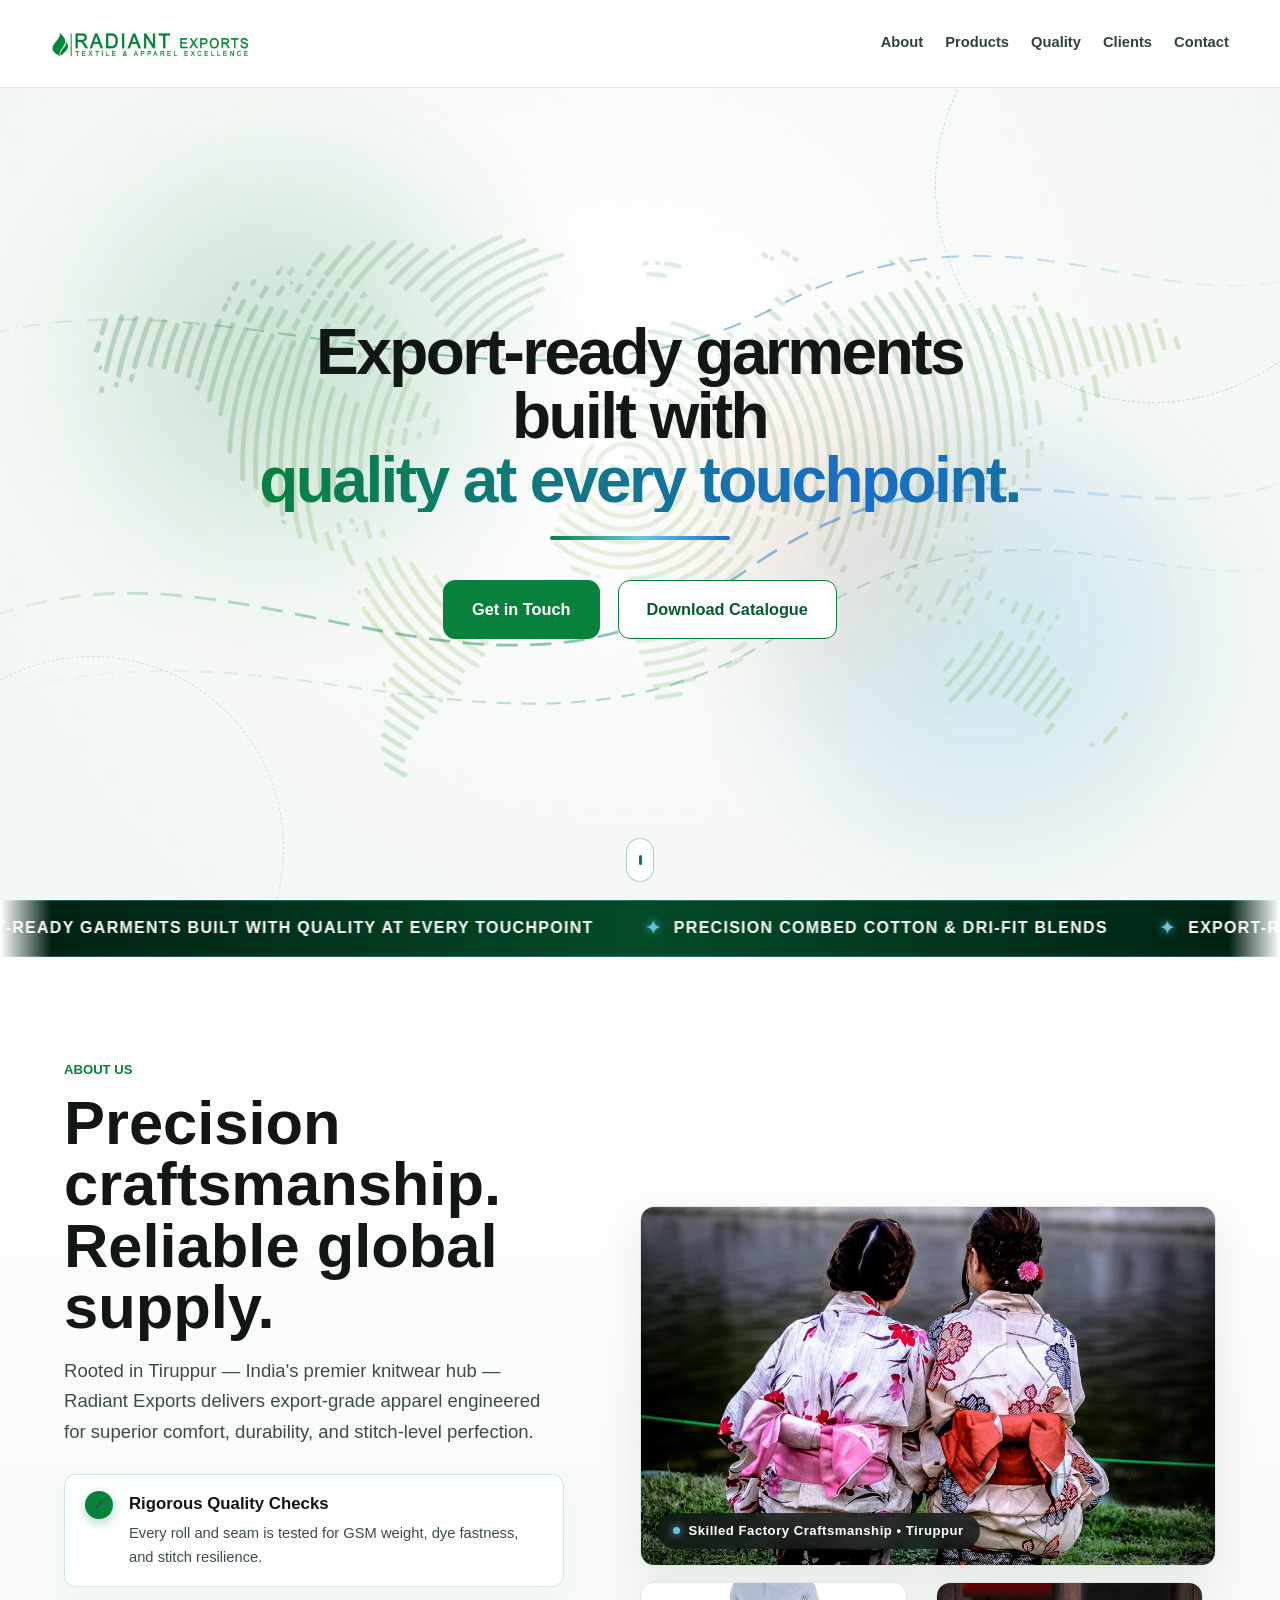
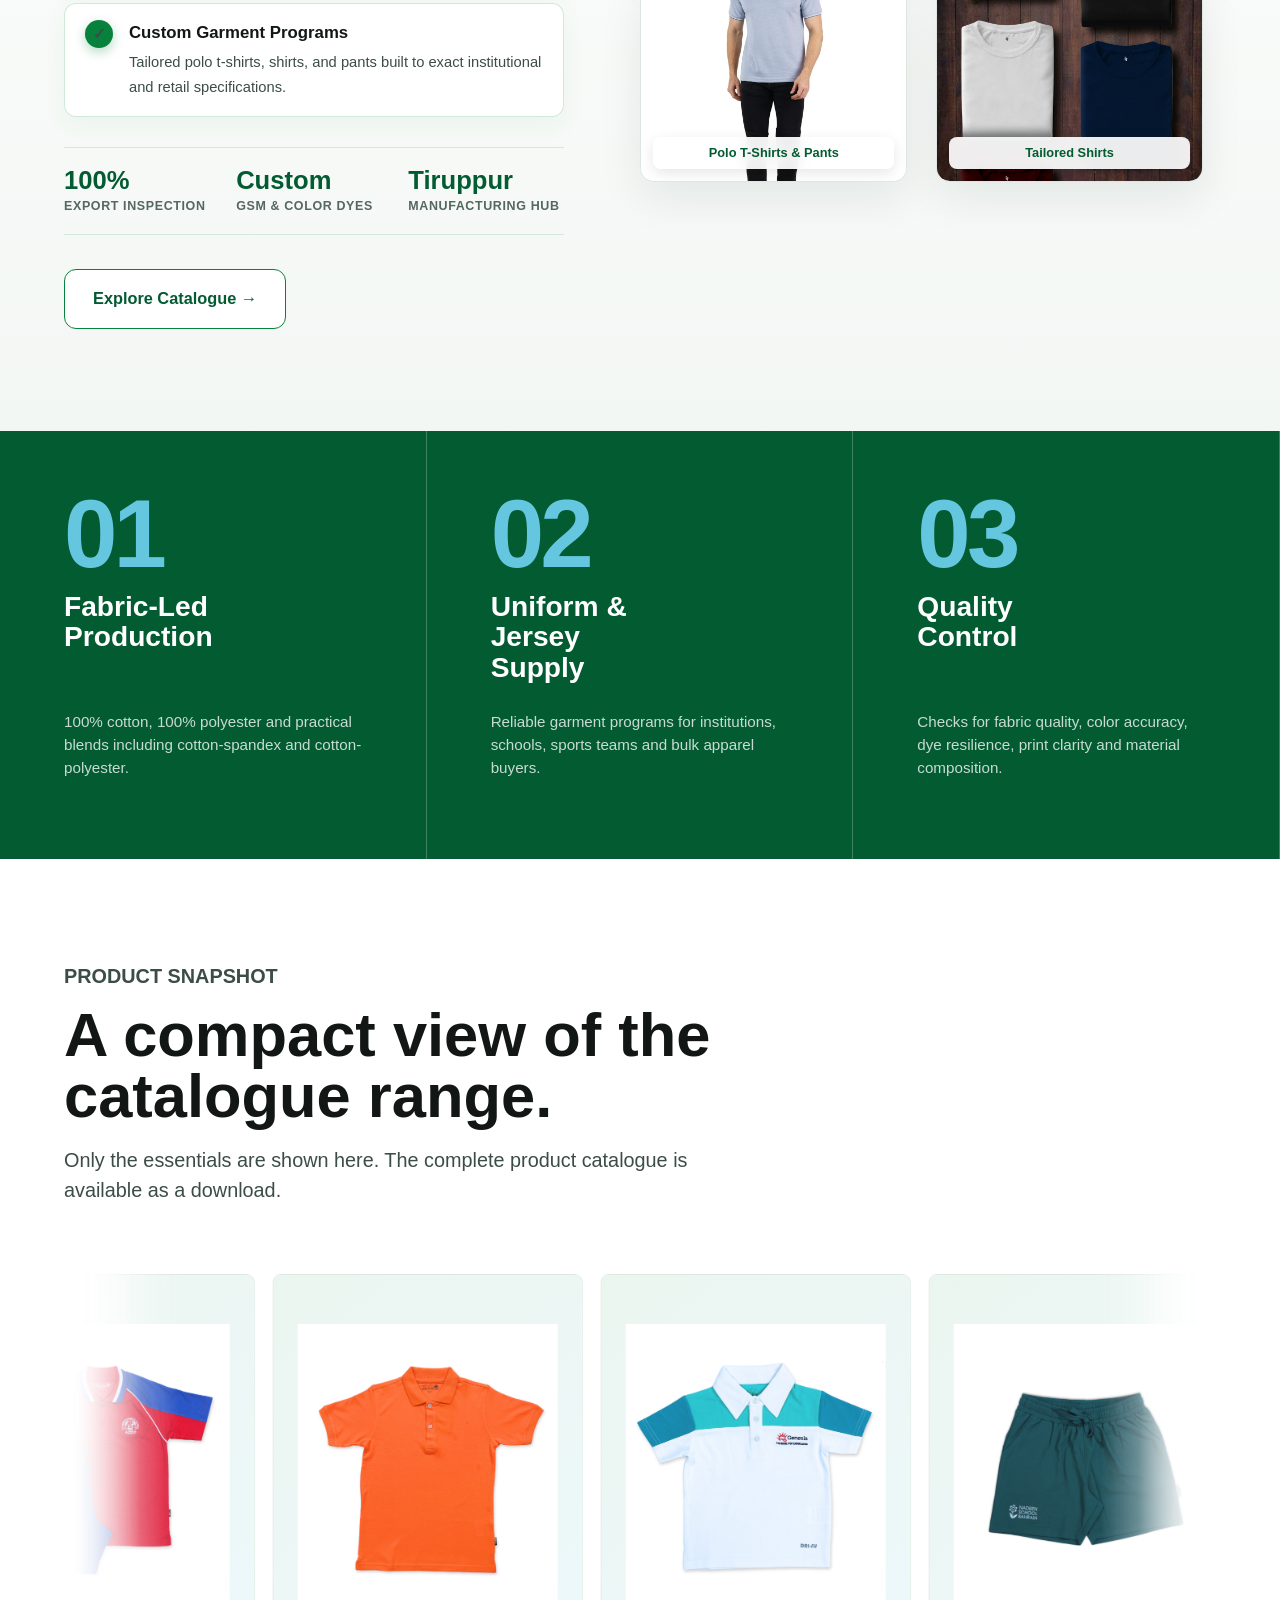
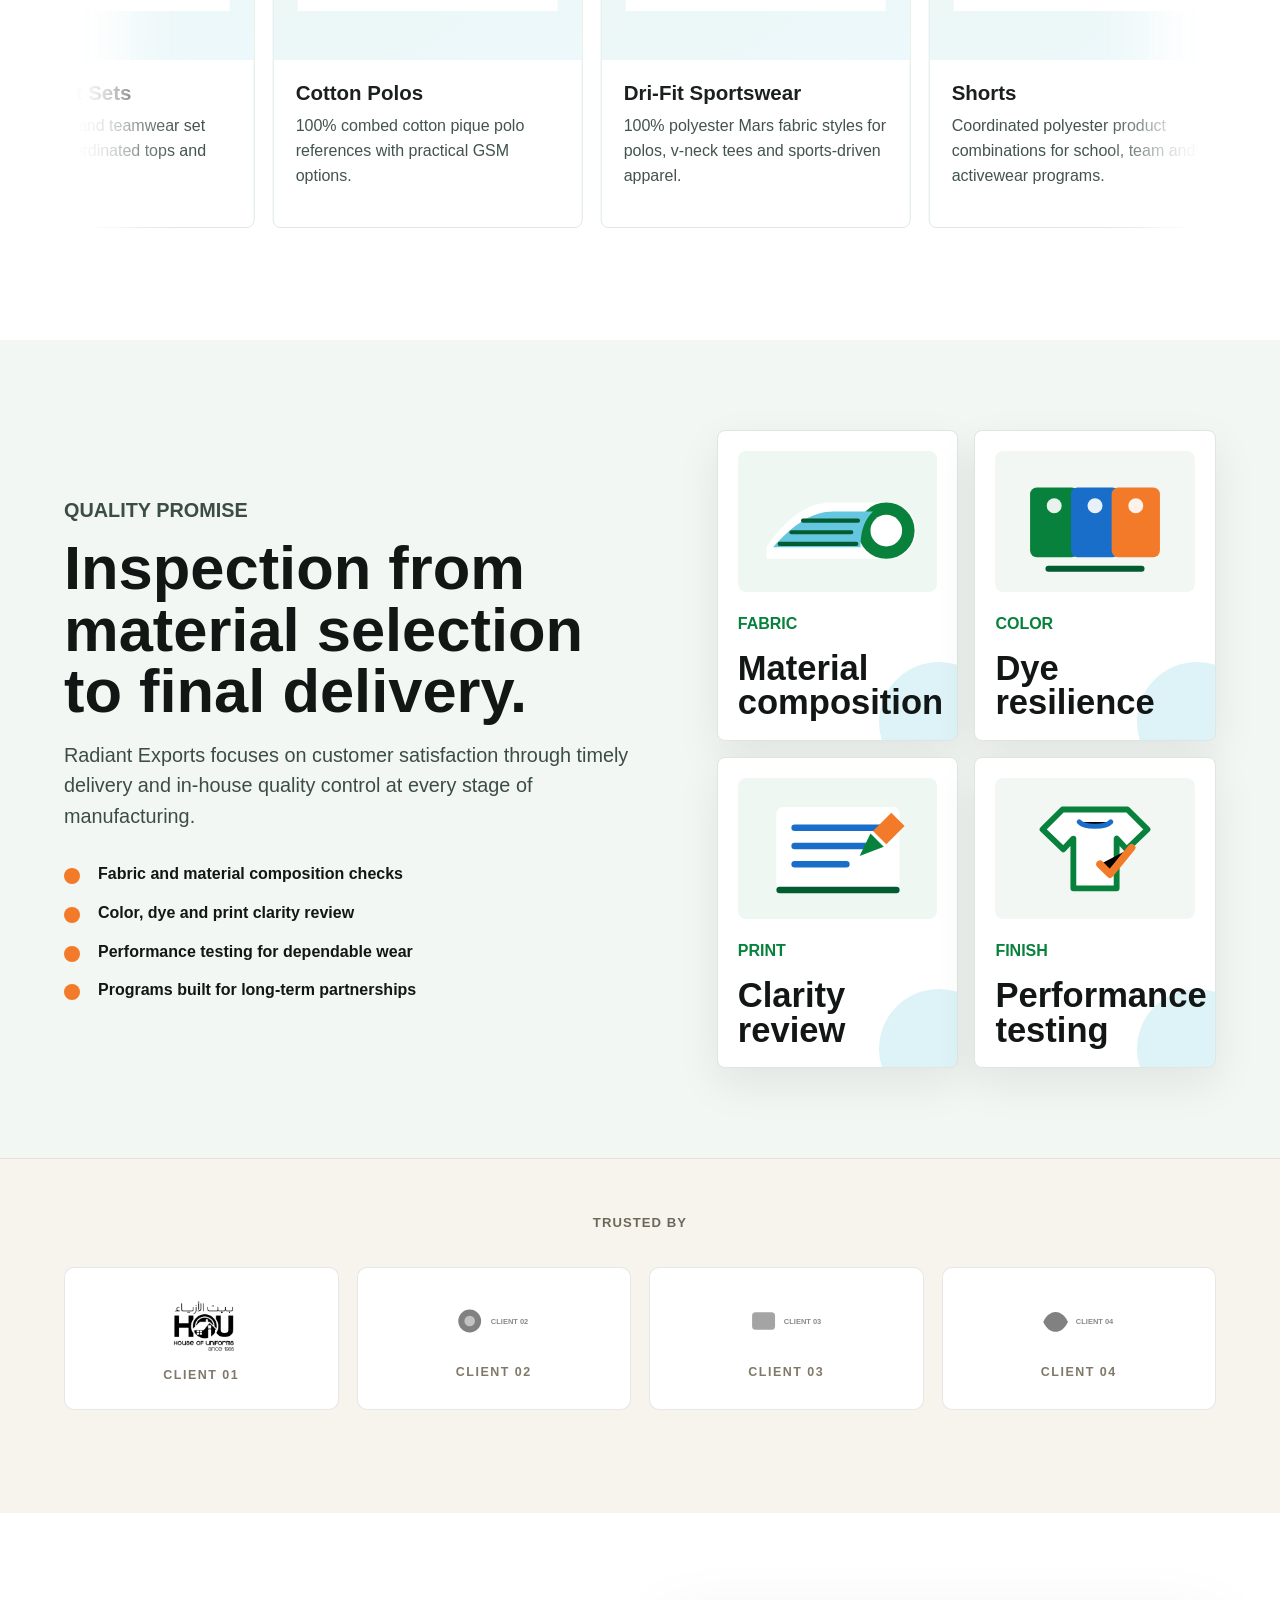
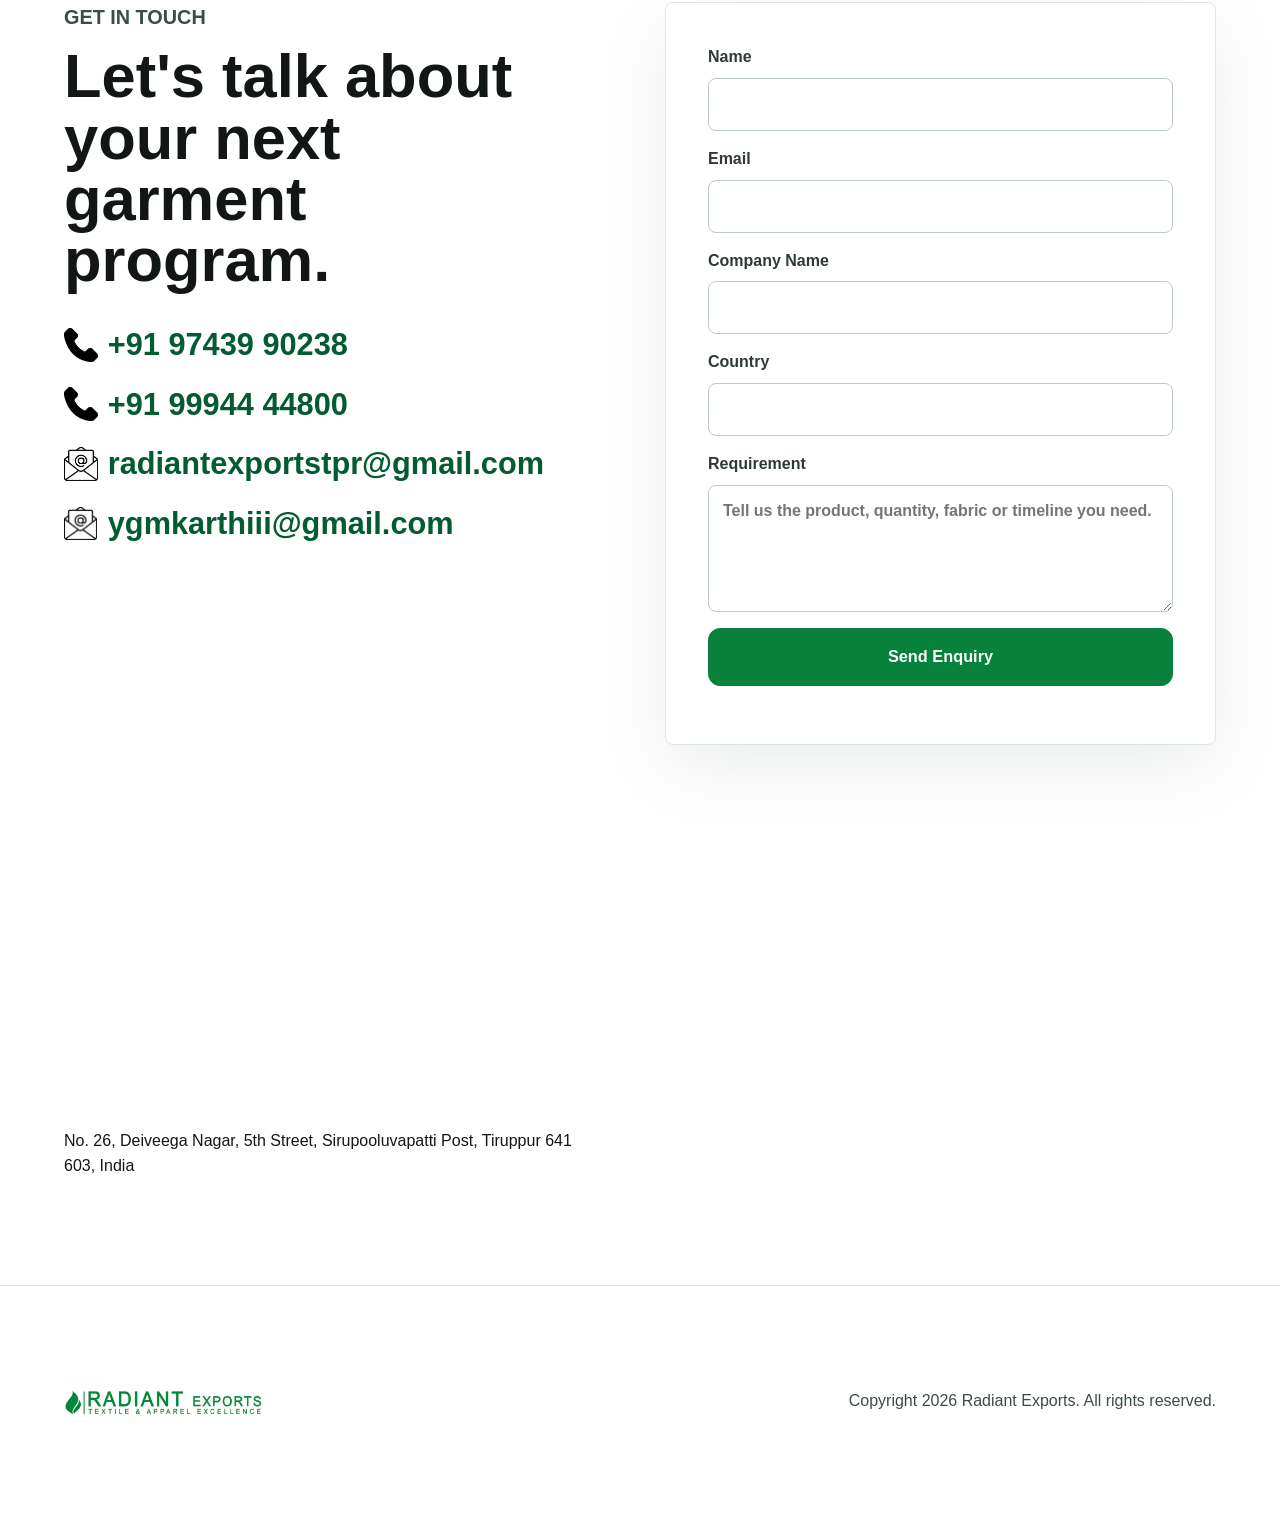
==== commit 050f3551: "Refine hero animations, constant ticker speed, integrated metrics, factory worker & catalogue produc" ====
--- a/index.html
+++ b/index.html
@@ -36,43 +36,47 @@
         <div class="hero-orb orb-1"></div>
         <div class="hero-orb orb-2"></div>
         <div class="hero-orb orb-3"></div>
+        <div class="hero-ring ring-1"></div>
+        <div class="hero-ring ring-2"></div>
+        <svg class="hero-waves" viewBox="0 0 1440 640" preserveAspectRatio="none">
+          <defs>
+            <linearGradient id="threadGrad1" x1="0%" y1="0%" x2="100%" y2="0%">
+              <stop offset="0%" stop-color="#07813b" stop-opacity="0" />
+              <stop offset="35%" stop-color="#07813b" stop-opacity="0.45" />
+              <stop offset="65%" stop-color="#196ec9" stop-opacity="0.45" />
+              <stop offset="100%" stop-color="#65c7df" stop-opacity="0" />
+            </linearGradient>
+            <linearGradient id="threadGrad2" x1="0%" y1="0%" x2="100%" y2="0%">
+              <stop offset="0%" stop-color="#65c7df" stop-opacity="0" />
+              <stop offset="50%" stop-color="#07813b" stop-opacity="0.32" />
+              <stop offset="100%" stop-color="#196ec9" stop-opacity="0" />
+            </linearGradient>
+          </defs>
+          <path class="wave-path wave-1" d="M-80,440 C240,310 520,540 840,380 C1120,240 1320,390 1520,280" stroke="url(#threadGrad1)" stroke-width="2.2" fill="none" />
+          <path class="wave-path wave-2" d="M-80,500 C280,380 580,580 900,420 C1180,290 1360,440 1520,350" stroke="url(#threadGrad2)" stroke-width="1.6" fill="none" />
+          <path class="wave-path wave-3" d="M-80,210 C220,120 560,290 880,170 C1160,70 1340,210 1520,130" stroke="url(#threadGrad1)" stroke-width="1.5" fill="none" />
+        </svg>
         <div class="hero-mesh"></div>
       </div>
 
       <div class="hero-copy">
-        <div class="hero-badge">
-          <span class="badge-pulse"></span>
-          <span>Tiruppur Apparel Manufacturer &amp; Exporter</span>
-        </div>
-
         <h1>
-          Export-ready garments built with
-          <span class="text-shimmer">quality at every touchpoint.</span>
+          <span class="hero-line hero-line-1">Export-ready garments built with</span>
+          <span class="hero-line hero-line-2 text-shimmer">quality at every touchpoint.</span>
         </h1>
 
-
+        <div class="hero-accent-line" aria-hidden="true"></div>
 
         <div class="hero-actions">
           <a class="button primary" href="#contact">Get in Touch</a>
           <a class="button secondary catalogue-link" href="assets/radiant-catalogue.pdf"
             download="radiant-catalogue.pdf" target="_blank" rel="noopener">Download Catalogue</a>
         </div>
-
-        <div class="hero-stats">
-          <div class="hero-stat-card">
-            <span class="stat-value">100%</span>
-            <span class="stat-label">Export Inspection</span>
-          </div>
-          <div class="hero-stat-card">
-            <span class="stat-value">Custom</span>
-            <span class="stat-label">GSM &amp; Color Dyes</span>
-          </div>
-          <div class="hero-stat-card">
-            <span class="stat-value">Tiruppur</span>
-            <span class="stat-label">Manufacturing Hub</span>
-          </div>
-        </div>
-      </div>
+      </div>
+
+      <a href="#about" class="hero-scroll-cue" aria-label="Scroll to About Us">
+        <span class="scroll-cue-line"></span>
+      </a>
     </section>
 
     <!-- Continuous Scrolling Marquee Ribbon -->
@@ -122,9 +126,22 @@
               <span class="highlight-check">✓</span>
               <div>
                 <strong>Custom Garment Programs</strong>
-                <span>Institutional uniforms, sportswear jerseys, and private-label bulk apparel built to exact
-                  specifications.</span>
-              </div>
+                <span>Tailored polo t-shirts, shirts, and pants built to exact institutional and retail specifications.</span>
+              </div>
+            </div>
+          </div>
+          <div class="about-metrics">
+            <div class="metric-item">
+              <strong>100%</strong>
+              <span>Export Inspection</span>
+            </div>
+            <div class="metric-item">
+              <strong>Custom</strong>
+              <span>GSM &amp; Color Dyes</span>
+            </div>
+            <div class="metric-item">
+              <strong>Tiruppur</strong>
+              <span>Manufacturing Hub</span>
             </div>
           </div>
           <div class="about-actions">
@@ -134,20 +151,20 @@
 
         <div class="about-gallery">
           <div class="about-card main-card">
-            <img src="assets/about-craft.jpg" alt="Garment manufacturing workshop" loading="lazy">
+            <img src="assets/about-worker.jpg" alt="Textile factory worker crafting export garments" loading="lazy">
             <div class="about-card-badge">
               <span class="badge-dot"></span>
-              <span>Crafted in Tiruppur, India</span>
+              <span>Skilled Factory Craftsmanship • Tiruppur</span>
             </div>
           </div>
           <div class="about-sub-cards">
             <div class="about-card sub-card">
-              <img src="assets/about-stitching.jpg" alt="Industrial precision garment stitching" loading="lazy">
-              <span class="card-caption">Precision Stitching</span>
+              <img src="assets/about-polo-pants.jpg" alt="Premium polo t-shirt and tailored pants" loading="lazy">
+              <span class="card-caption">Polo T-Shirts &amp; Pants</span>
             </div>
             <div class="about-card sub-card">
-              <img src="assets/about-fabric.jpg" alt="Premium textile and yarn rolls" loading="lazy">
-              <span class="card-caption">Export-Grade Fabrics</span>
+              <img src="assets/about-clothes-shirts.jpg" alt="Premium collared shirts on rack" loading="lazy">
+              <span class="card-caption">Tailored Shirts</span>
             </div>
           </div>
         </div>
@@ -189,14 +206,14 @@
               </div>
             </article>
             <article class="product-card">
-              <img src="assets/product-round-neck-crop.png" alt="Orange polo t-shirt">
+              <img src="assets/product-round-neck-crop.png" alt="Orange combed cotton polo t-shirt">
               <div>
                 <h3>Cotton Polos</h3>
                 <p>100% combed cotton pique polo references with practical GSM options.</p>
               </div>
             </article>
             <article class="product-card">
-              <img src="assets/product-drifit-crop.png" alt="Dri-Fit polo t-shirt">
+              <img src="assets/product-drifit-crop.png" alt="White and teal Dri-Fit polo t-shirt">
               <div>
                 <h3>Dri-Fit Sportswear</h3>
                 <p>100% polyester Mars fabric styles for polos, v-neck tees and sports-driven apparel.</p>
@@ -210,31 +227,31 @@
               </div>
             </article>
             <article class="product-card">
-              <img src="assets/product-cotton-polo.jpg" alt="White and red cotton polo t-shirt">
+              <img src="assets/product-school-polo-crop.png" alt="Navy, gold and white school uniform polo t-shirt">
               <div>
                 <h3>School Uniform Polos</h3>
                 <p>Catalogue-ready polos designed for repeat institutional orders and durable everyday wear.</p>
               </div>
             </article>
             <article class="product-card">
-              <img src="assets/product-blend-polo.jpg" alt="Blue blend polo t-shirt">
+              <img src="assets/product-blend-polo-crop.png" alt="Dark green and navy blend full sleeve polo t-shirt">
               <div>
                 <h3>Blend Fabric Polos</h3>
                 <p>Cotton-polyester blend options that balance structure, comfort and easy maintenance.</p>
               </div>
             </article>
             <article class="product-card">
-              <img src="assets/product-drifit.jpg" alt="Blue Dri-Fit jersey t-shirt">
+              <img src="assets/product-vneck-crop.png" alt="Teal and navy Dri-Fit V-neck performance jersey">
               <div>
                 <h3>Performance Jerseys</h3>
                 <p>Sports-focused jersey references built around breathable polyester constructions.</p>
               </div>
             </article>
             <article class="product-card">
-              <img src="assets/product-shorts.jpg" alt="Sports shorts in green and yellow">
-              <div>
-                <h3>Activewear Bottoms</h3>
-                <p>Coordinated shorts and training bottoms for school, teamwear and promotional programs.</p>
+              <img src="assets/product-drifit-teal-crop.png" alt="Teal and navy Dri-Fit polo t-shirt">
+              <div>
+                <h3>Mars Fabric Polos</h3>
+                <p>Breathable 100% polyester Mars fabric polos tailored for teamwear and activewear programs.</p>
               </div>
             </article>
           </div>
@@ -287,7 +304,7 @@
       </div>
       <div class="client-grid" aria-label="Client logo placeholders">
         <article class="client-card">
-          <img src="assets/client-logo-01.svg" alt="Client logo placeholder 1">
+          <img class="client-logo-real" src="assets/Client 1.png" alt="Client 1 logo">
           <span>Client 01</span>
         </article>
         <article class="client-card">
--- a/styles.css
+++ b/styles.css
@@ -156,11 +156,11 @@
   position: relative;
   display: grid;
   grid-template-columns: minmax(0, 1fr);
-  min-height: clamp(620px, 80vh, 760px);
+  min-height: clamp(640px, calc(100vh - 88px), 860px);
   align-items: center;
-  padding: clamp(28px, 4vw, 48px) clamp(18px, 5vw, 72px) clamp(54px, 7vw, 92px);
+  padding: clamp(32px, 4.5vw, 56px) clamp(18px, 5vw, 72px) clamp(64px, 8vw, 104px);
   background:
-    radial-gradient(circle at 50% 30%, rgba(255, 255, 255, 0.94) 0%, rgba(255, 255, 255, 0.82) 55%, rgba(255, 255, 255, 0.65) 100%),
+    radial-gradient(circle at 50% 35%, rgba(255, 255, 255, 0.88) 0%, rgba(243, 247, 244, 0.78) 60%, rgba(235, 244, 239, 0.68) 100%),
     url("assets/backgroundstart.png") center / cover no-repeat,
     var(--paper);
   overflow: hidden;
@@ -171,61 +171,100 @@
   inset: 0;
   pointer-events: none;
   overflow: hidden;
-  z-index: 0;
+  z-index: 1;
 }
 
 .hero-orb {
   position: absolute;
   border-radius: 50%;
-  filter: blur(65px);
-  opacity: 0.65;
+  filter: blur(55px);
+  opacity: 0.85;
   will-change: transform;
 }
 
 .hero-orb.orb-1 {
-  top: 10%;
-  left: 8%;
-  width: min(460px, 45vw);
-  height: min(460px, 45vw);
-  background: radial-gradient(circle, rgba(7, 129, 59, 0.28) 0%, rgba(7, 129, 59, 0.05) 70%, transparent 100%);
-  animation: floatOrb1 18s ease-in-out infinite alternate;
+  top: 4%;
+  left: 4%;
+  width: min(480px, 46vw);
+  height: min(480px, 46vw);
+  background: radial-gradient(circle, rgba(7, 129, 59, 0.26) 0%, rgba(7, 129, 59, 0.06) 65%, transparent 100%);
+  animation: floatOrb1 14s ease-in-out infinite alternate;
 }
 
 .hero-orb.orb-2 {
-  bottom: 12%;
-  right: 10%;
-  width: min(420px, 40vw);
-  height: min(420px, 40vw);
-  background: radial-gradient(circle, rgba(101, 199, 223, 0.32) 0%, rgba(25, 110, 201, 0.08) 70%, transparent 100%);
-  animation: floatOrb2 22s ease-in-out infinite alternate;
+  bottom: 6%;
+  right: 6%;
+  width: min(440px, 42vw);
+  height: min(440px, 42vw);
+  background: radial-gradient(circle, rgba(101, 199, 223, 0.36) 0%, rgba(25, 110, 201, 0.1) 65%, transparent 100%);
+  animation: floatOrb2 18s ease-in-out infinite alternate;
 }
 
 .hero-orb.orb-3 {
-  top: 40%;
-  left: 55%;
-  width: min(340px, 32vw);
-  height: min(340px, 32vw);
-  background: radial-gradient(circle, rgba(242, 122, 40, 0.16) 0%, rgba(242, 122, 40, 0.02) 70%, transparent 100%);
-  animation: floatOrb3 15s ease-in-out infinite alternate;
+  top: 32%;
+  left: 52%;
+  width: min(360px, 34vw);
+  height: min(360px, 34vw);
+  background: radial-gradient(circle, rgba(242, 122, 40, 0.18) 0%, rgba(242, 122, 40, 0.03) 65%, transparent 100%);
+  animation: floatOrb3 13s ease-in-out infinite alternate;
+}
+
+.hero-ring {
+  position: absolute;
+  border-radius: 50%;
+  border: 1.5px dashed rgba(7, 129, 59, 0.22);
+  will-change: transform;
+}
+
+.hero-ring.ring-1 {
+  top: -120px;
+  right: -90px;
+  width: clamp(280px, 34vw, 480px);
+  height: clamp(280px, 34vw, 480px);
+  animation: spinSlow 46s linear infinite;
+}
+
+.hero-ring.ring-2 {
+  bottom: -140px;
+  left: -100px;
+  width: clamp(260px, 30vw, 420px);
+  height: clamp(260px, 30vw, 420px);
+  border-color: rgba(25, 110, 201, 0.2);
+  animation: spinReverse 38s linear infinite;
+}
+
+.hero-waves {
+  position: absolute;
+  inset: 0;
+  width: 100%;
+  height: 100%;
+  will-change: transform;
+  transition: transform 280ms cubic-bezier(0.2, 0.8, 0.2, 1);
+}
+
+.wave-path {
+  stroke-dasharray: 24 14;
+  animation: threadFlow 18s linear infinite;
+}
+
+.wave-path.wave-2 {
+  stroke-dasharray: 16 12;
+  animation-duration: 24s;
+  animation-direction: reverse;
+}
+
+.wave-path.wave-3 {
+  stroke-dasharray: 20 16;
+  animation-duration: 28s;
 }
 
 .hero-mesh {
   position: absolute;
   inset: 0;
-  background-image: radial-gradient(rgba(7, 129, 59, 0.15) 1.2px, transparent 1.2px);
+  background-image: radial-gradient(rgba(7, 129, 59, 0.16) 1.2px, transparent 1.2px);
   background-size: 32px 32px;
   opacity: 0.45;
-  animation: gridDrift 60s linear infinite;
-}
-
-.hero::after {
-  content: "";
-  position: absolute;
-  inset: auto clamp(18px, 5vw, 72px) 34px auto;
-  width: min(260px, 34vw);
-  height: 5px;
-  border-radius: 999px;
-  background: linear-gradient(90deg, var(--green), var(--cyan), var(--blue));
+  animation: gridDrift 45s linear infinite;
 }
 
 .hero-copy {
@@ -233,7 +272,7 @@
   z-index: 2;
   width: min(1060px, 100%);
   margin-inline: auto;
-  padding-top: clamp(4px, 1vw, 12px);
+  padding-top: clamp(8px, 1.5vw, 18px);
   text-align: center;
 }
 
@@ -243,19 +282,15 @@
 }
 
 .hero.is-visible .hero-copy > * {
-  animation: heroReveal 1100ms cubic-bezier(0.2, 0.8, 0.2, 1) forwards;
-}
-
-.hero.is-visible .hero-copy > .hero-badge {
-  animation-delay: 50ms;
+  animation: heroReveal 1000ms cubic-bezier(0.2, 0.8, 0.2, 1) forwards;
 }
 
 .hero.is-visible .hero-copy > h1 {
-  animation-delay: 120ms;
-}
-
-.hero.is-visible .hero-copy > .hero-lead {
-  animation-delay: 200ms;
+  animation-delay: 80ms;
+}
+
+.hero.is-visible .hero-copy > .hero-accent-line {
+  animation: drawLine 950ms cubic-bezier(0.2, 0.8, 0.2, 1) 260ms forwards;
 }
 
 .hero.is-visible .hero-copy > .hero-actions {
@@ -263,41 +298,29 @@
 }
 
 .hero.is-visible .hero-copy > .hero-stats {
-  animation-delay: 360ms;
-}
-
-.hero-badge {
-  display: inline-flex;
-  align-items: center;
-  gap: 10px;
-  padding: 8px 20px;
-  margin-bottom: 24px;
+  animation-delay: 380ms;
+}
+
+.hero-line {
+  display: block;
+}
+
+.hero.is-visible .hero-line-1 {
+  animation: lineGlide 850ms cubic-bezier(0.16, 1, 0.3, 1) 60ms both;
+}
+
+.hero.is-visible .hero-line-2 {
+  animation: lineGlide 900ms cubic-bezier(0.16, 1, 0.3, 1) 180ms both;
+}
+
+.hero-accent-line {
+  width: min(180px, 42vw);
+  height: 4px;
+  margin: 0 auto 8px;
   border-radius: 999px;
-  background: rgba(255, 255, 255, 0.9);
-  border: 1px solid rgba(7, 129, 59, 0.24);
-  box-shadow: 0 6px 24px rgba(7, 129, 59, 0.09);
-  font-size: 0.88rem;
-  font-weight: 700;
-  color: var(--green-deep);
-  letter-spacing: 0.02em;
-  backdrop-filter: blur(8px);
-}
-
-.badge-pulse {
-  position: relative;
-  width: 9px;
-  height: 9px;
-  border-radius: 50%;
-  background: var(--green);
-}
-
-.badge-pulse::after {
-  content: "";
-  position: absolute;
-  inset: -4px;
-  border-radius: 50%;
-  border: 2px solid var(--green);
-  animation: pulseRing 2s cubic-bezier(0.2, 0.8, 0.2, 1) infinite;
+  background: linear-gradient(90deg, var(--green), var(--cyan), var(--blue));
+  transform: scaleX(0);
+  transform-origin: center;
 }
 
 .text-shimmer {
@@ -309,46 +332,64 @@
   animation: textShimmer 7s linear infinite;
 }
 
-.hero-lead {
-  max-width: 720px;
-  margin-inline: auto;
-  font-size: clamp(1.1rem, 1.6vw, 1.34rem);
-  color: var(--muted);
-  line-height: 1.6;
-}
-
-.hero-stats {
-  display: flex;
-  align-items: center;
-  justify-content: center;
-  flex-wrap: wrap;
-  gap: clamp(16px, 3.5vw, 44px);
-  margin-top: clamp(34px, 5vw, 48px);
-  padding-top: clamp(20px, 3vw, 28px);
-  border-top: 1px solid rgba(7, 129, 59, 0.16);
-}
-
-.hero-stat-card {
+.about-metrics {
+  display: grid;
+  grid-template-columns: repeat(3, minmax(0, 1fr));
+  gap: 16px;
+  margin-bottom: 28px;
+  padding: 18px 0;
+  border-block: 1px solid rgba(7, 129, 59, 0.14);
+}
+
+.metric-item {
   display: flex;
   flex-direction: column;
-  align-items: center;
-  gap: 4px;
-}
-
-.hero-stat-card .stat-value {
-  font-size: clamp(1.4rem, 2.4vw, 2rem);
+  gap: 3px;
+}
+
+.metric-item strong {
+  font-size: clamp(1.25rem, 2vw, 1.65rem);
   font-weight: 900;
   color: var(--green-deep);
-  letter-spacing: -0.02em;
-  line-height: 1;
-}
-
-.hero-stat-card .stat-label {
-  font-size: 0.8rem;
+  line-height: 1.1;
+}
+
+.metric-item span {
+  font-size: 0.78rem;
   font-weight: 700;
   color: #55675f;
   text-transform: uppercase;
-  letter-spacing: 0.06em;
+  letter-spacing: 0.05em;
+}
+
+.hero-scroll-cue {
+  position: absolute;
+  bottom: 18px;
+  left: 50%;
+  transform: translateX(-50%);
+  z-index: 3;
+  display: grid;
+  place-items: center;
+  width: 28px;
+  height: 44px;
+  border-radius: 999px;
+  border: 1.5px solid rgba(7, 129, 59, 0.35);
+  background: rgba(255, 255, 255, 0.72);
+  backdrop-filter: blur(6px);
+  transition: border-color 240ms ease, transform 240ms ease;
+}
+
+.hero-scroll-cue:hover {
+  border-color: var(--green);
+  transform: translateX(-50%) translateY(2px);
+}
+
+.scroll-cue-line {
+  width: 3px;
+  height: 10px;
+  border-radius: 999px;
+  background: var(--green);
+  animation: scrollDrop 1.8s ease-in-out infinite;
 }
 
 /* Continuous Scrolling Marquee Ribbon */
@@ -367,7 +408,6 @@
   display: flex;
   width: max-content;
   will-change: transform;
-  animation: tickerScroll 32s linear infinite;
 }
 
 .hero-ticker:hover .ticker-track {
@@ -885,6 +925,11 @@
     #fff;
 }
 
+.product-card img.photo-cover {
+  padding: 0;
+  object-fit: cover;
+}
+
 .product-card div {
   padding: 22px;
 }
@@ -1037,6 +1082,12 @@
   object-fit: contain;
   filter: grayscale(1);
   opacity: 0.8;
+}
+
+.client-card img.client-logo-real {
+  max-height: 56px;
+  filter: none;
+  opacity: 1;
 }
 
 .client-card span {
@@ -1358,11 +1409,6 @@
     gap: 16px;
   }
 
-  .hero-badge {
-    font-size: 0.8rem;
-    padding: 6px 14px;
-  }
-
   .ticker-item {
     font-size: 0.82rem;
     padding-inline: 16px;
@@ -1495,17 +1541,6 @@
   }
 }
 
-@keyframes pulseRing {
-  0% {
-    transform: scale(0.8);
-    opacity: 1;
-  }
-  100% {
-    transform: scale(2.4);
-    opacity: 0;
-  }
-}
-
 @keyframes textShimmer {
   0% {
     background-position: 0% center;
@@ -1515,11 +1550,76 @@
   }
 }
 
-@keyframes tickerScroll {
+@keyframes spinSlow {
+  from {
+    transform: rotate(0deg);
+  }
+  to {
+    transform: rotate(360deg);
+  }
+}
+
+@keyframes spinReverse {
+  from {
+    transform: rotate(360deg);
+  }
+  to {
+    transform: rotate(0deg);
+  }
+}
+
+@keyframes threadFlow {
   0% {
-    transform: translate3d(0, 0, 0);
+    stroke-dashoffset: 0;
   }
   100% {
-    transform: translate3d(-50%, 0, 0);
-  }
-}
+    stroke-dashoffset: -380;
+  }
+}
+
+@keyframes lineGlide {
+  0% {
+    opacity: 0;
+    transform: translateY(26px);
+  }
+  100% {
+    opacity: 1;
+    transform: translateY(0);
+  }
+}
+
+@keyframes drawLine {
+  0% {
+    opacity: 0;
+    transform: scaleX(0);
+  }
+  100% {
+    opacity: 1;
+    transform: scaleX(1);
+  }
+}
+
+@keyframes statFloat {
+  0%,
+  100% {
+    transform: translateY(0);
+  }
+  50% {
+    transform: translateY(-6px);
+  }
+}
+
+@keyframes scrollDrop {
+  0% {
+    opacity: 0;
+    transform: translateY(-6px);
+  }
+  40% {
+    opacity: 1;
+  }
+  80%,
+  100% {
+    opacity: 0;
+    transform: translateY(8px);
+  }
+}
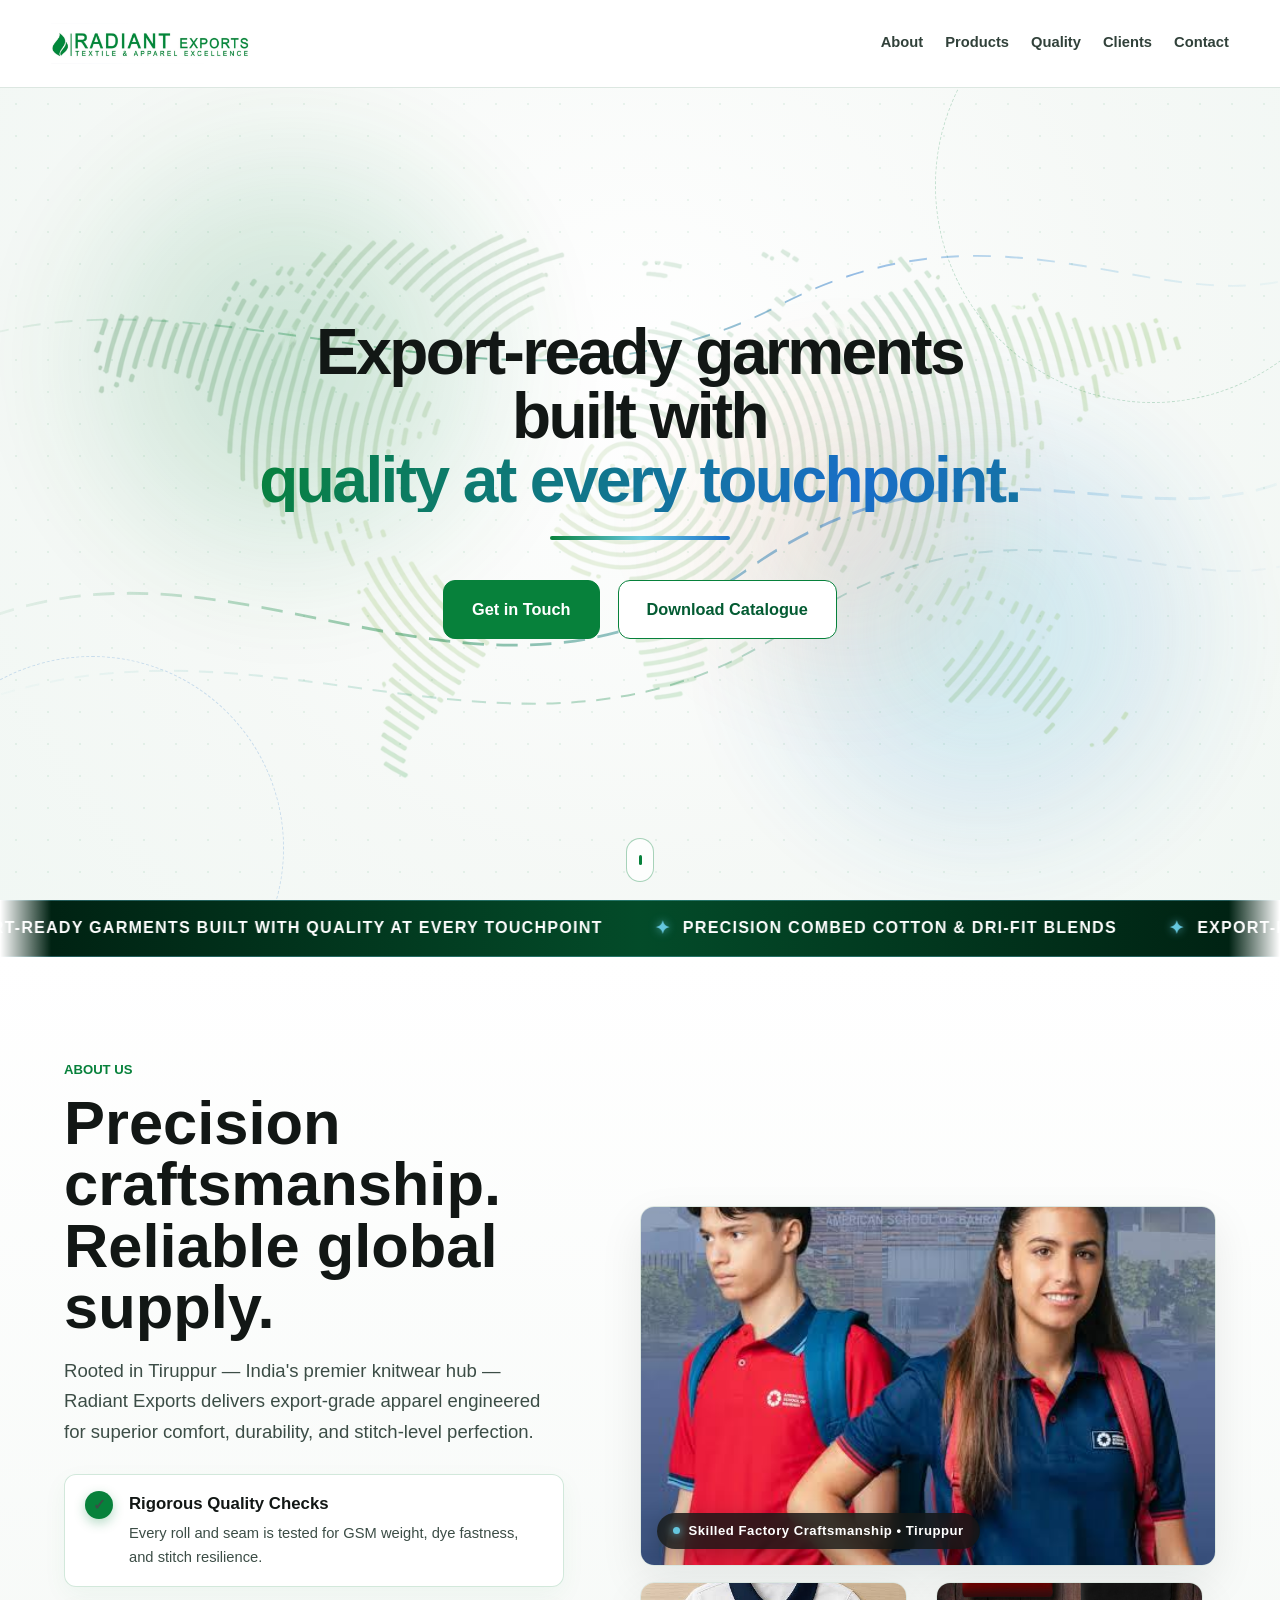
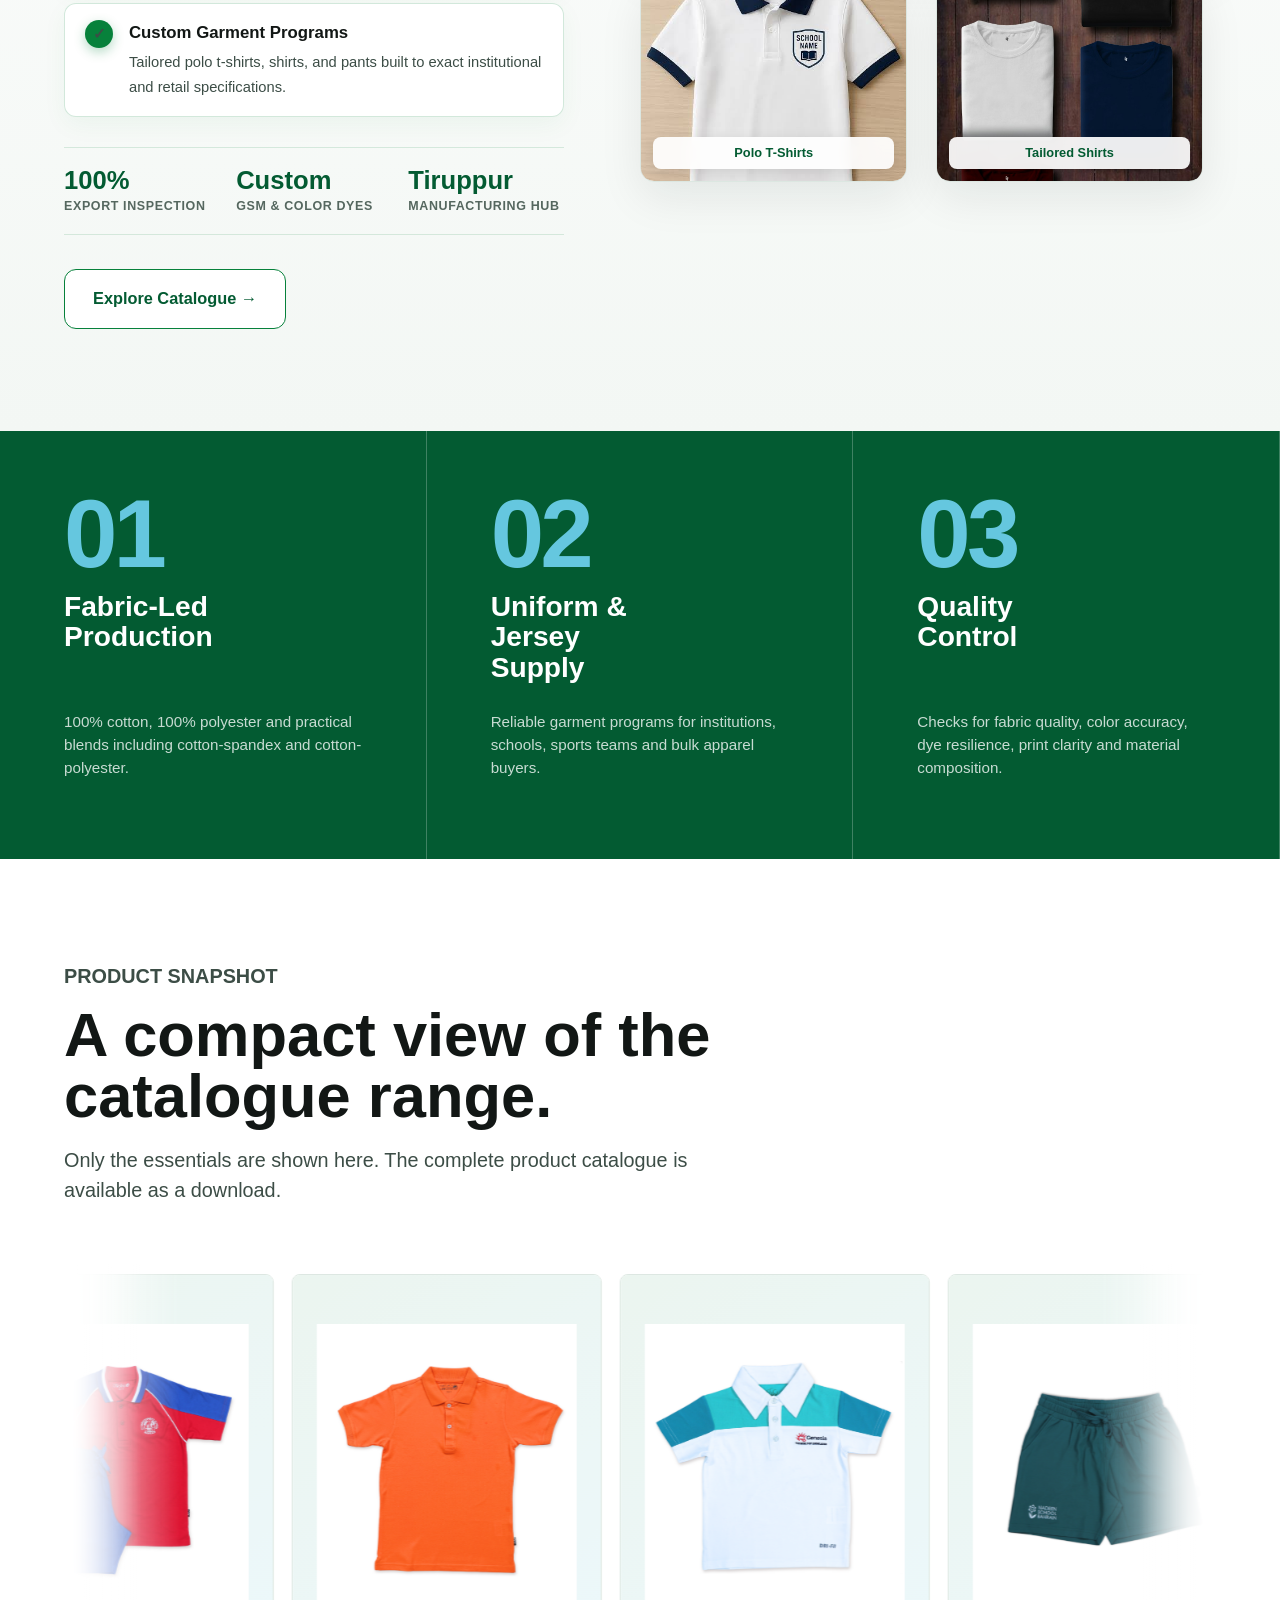
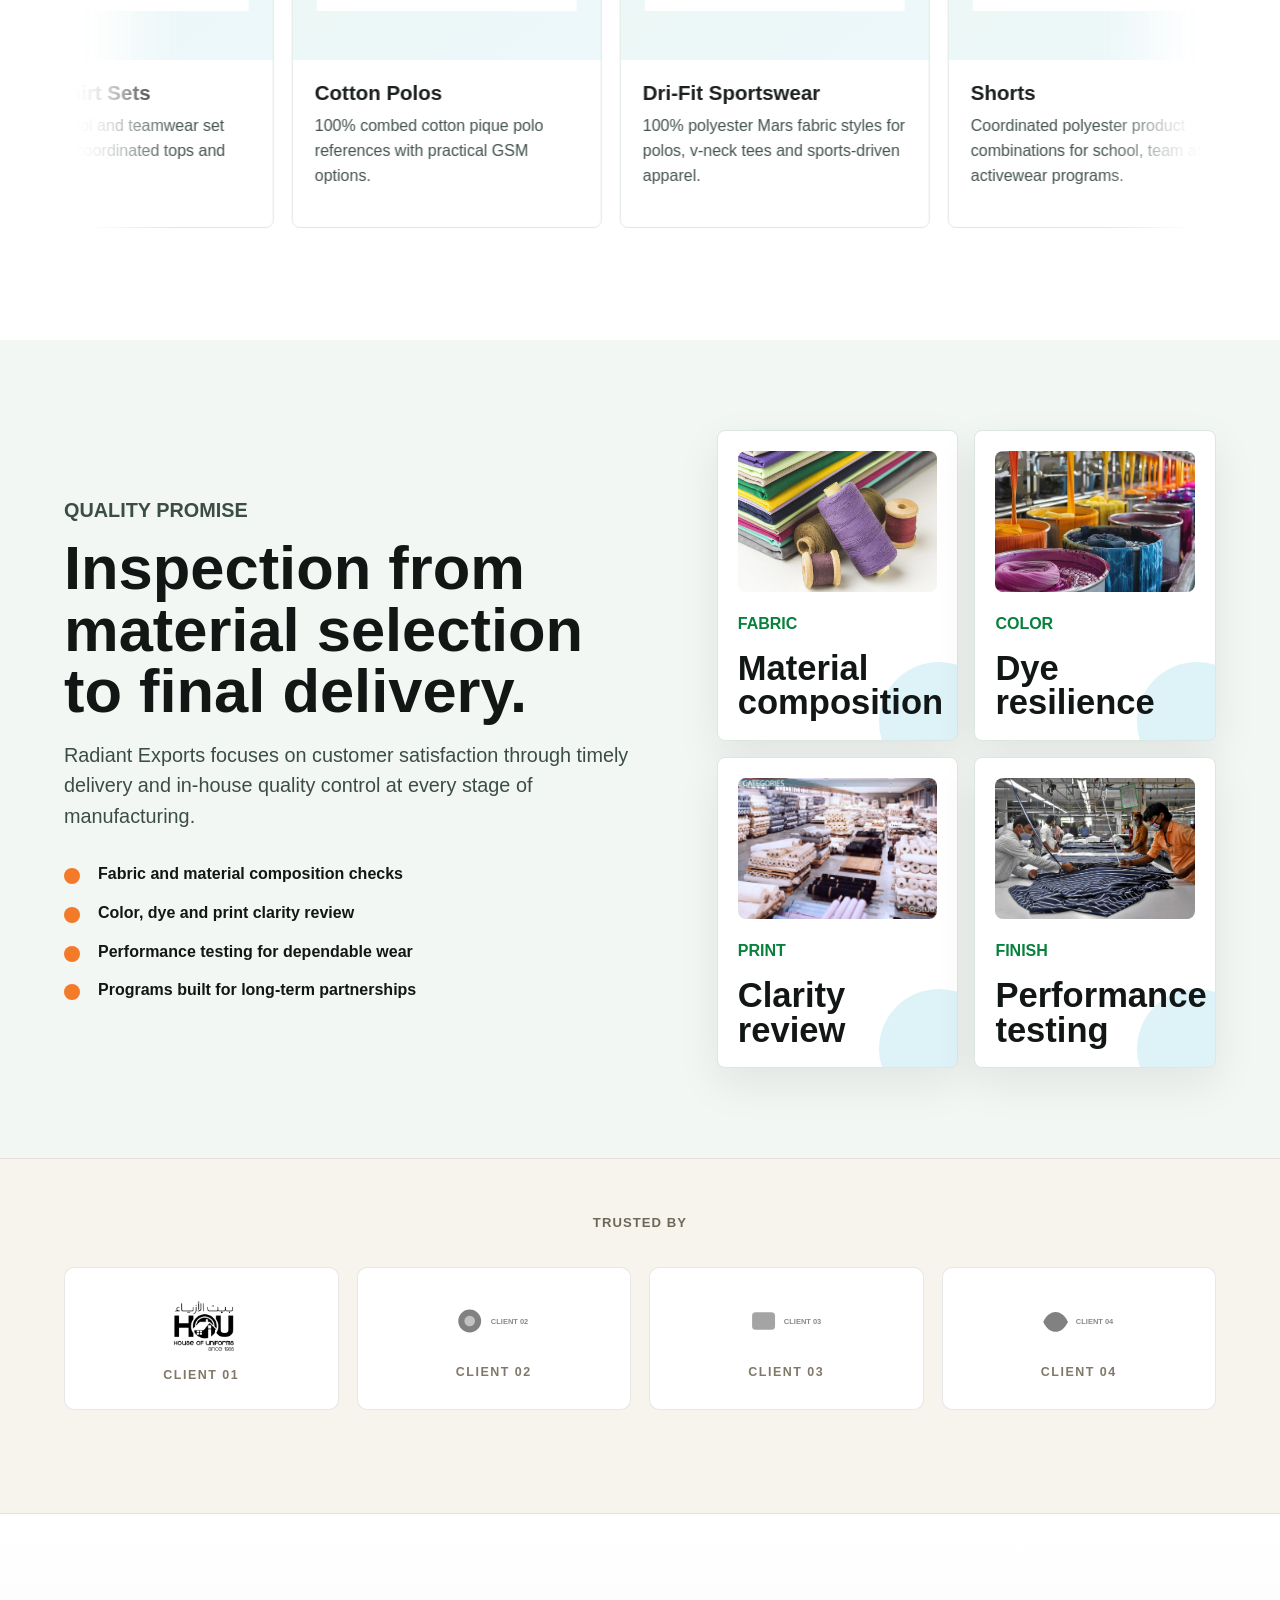
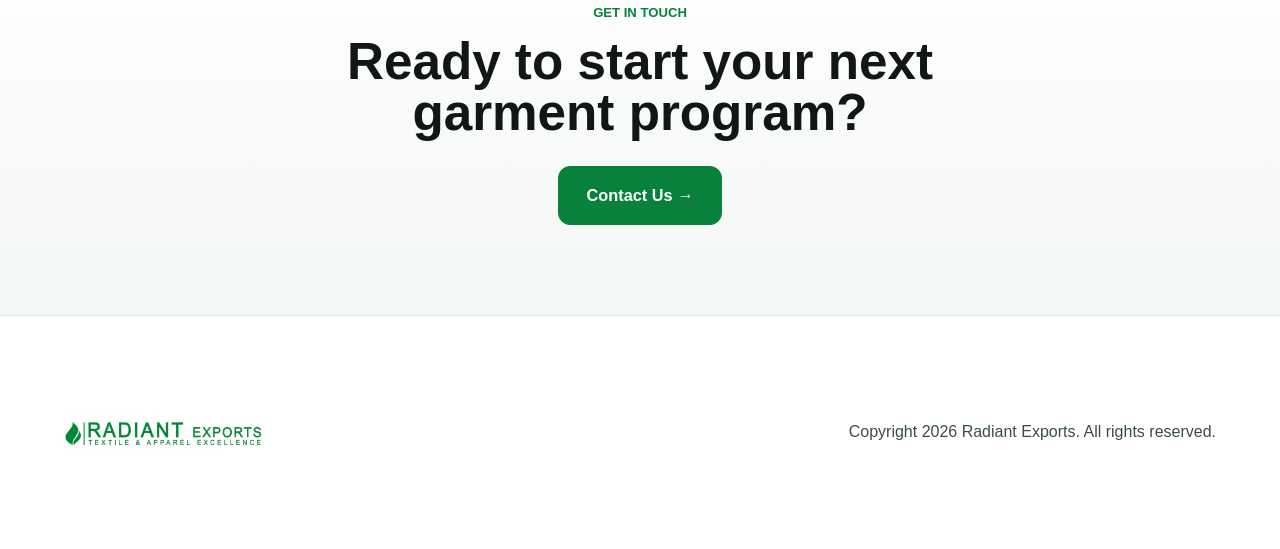
==== commit c137776e: "Add dedicated contact page, update About Us and Quality Promise images" ====
--- a/index.html
+++ b/index.html
@@ -26,7 +26,7 @@
       <a href="#products">Products</a>
       <a href="#quality">Quality</a>
       <a href="#trusted">Clients</a>
-      <a href="#contact">Contact</a>
+      <a href="contact.html">Contact</a>
     </nav>
   </header>
 
@@ -68,7 +68,7 @@
         <div class="hero-accent-line" aria-hidden="true"></div>
 
         <div class="hero-actions">
-          <a class="button primary" href="#contact">Get in Touch</a>
+          <a class="button primary" href="contact.html">Get in Touch</a>
           <a class="button secondary catalogue-link" href="assets/radiant-catalogue.pdf"
             download="radiant-catalogue.pdf" target="_blank" rel="noopener">Download Catalogue</a>
         </div>
@@ -151,7 +151,7 @@
 
         <div class="about-gallery">
           <div class="about-card main-card">
-            <img src="assets/about-worker.jpg" alt="Textile factory worker crafting export garments" loading="lazy">
+            <img src="assets/About us image 1.jpg" alt="Skilled textile craftsmanship at Radiant Exports" loading="lazy">
             <div class="about-card-badge">
               <span class="badge-dot"></span>
               <span>Skilled Factory Craftsmanship • Tiruppur</span>
@@ -159,8 +159,8 @@
           </div>
           <div class="about-sub-cards">
             <div class="about-card sub-card">
-              <img src="assets/about-polo-pants.jpg" alt="Premium polo t-shirt and tailored pants" loading="lazy">
-              <span class="card-caption">Polo T-Shirts &amp; Pants</span>
+              <img src="assets/About us image 2.jpg" alt="Polo t-shirts crafted at Radiant Exports" loading="lazy">
+              <span class="card-caption">Polo T-Shirts</span>
             </div>
             <div class="about-card sub-card">
               <img src="assets/about-clothes-shirts.jpg" alt="Premium collared shirts on rack" loading="lazy">
@@ -276,22 +276,22 @@
       </div>
       <div class="quality-panel" aria-label="Quality checkpoints">
         <article>
-          <img src="assets/quality-fabric.svg" alt="Fabric roll quality icon">
+          <img src="assets/Material Composition image.png" alt="Material composition inspection">
           <span>Fabric</span>
           <strong>Material composition</strong>
         </article>
         <article>
-          <img src="assets/quality-color.svg" alt="Color swatch quality icon">
+          <img src="assets/Textile Dye.png" alt="Textile dye resilience inspection">
           <span>Color</span>
           <strong>Dye resilience</strong>
         </article>
         <article>
-          <img src="assets/quality-print.svg" alt="Print clarity quality icon">
+          <img src="assets/Clarity review.png" alt="Print clarity review inspection">
           <span>Print</span>
           <strong>Clarity review</strong>
         </article>
         <article>
-          <img src="assets/quality-finish.svg" alt="Finished garment quality icon">
+          <img src="assets/Textile Review.png" alt="Textile review and performance testing">
           <span>Finish</span>
           <strong>Performance testing</strong>
         </article>
@@ -322,54 +322,11 @@
       </div>
     </section>
 
-    <section class="contact reveal" id="contact">
-      <div class="contact-copy">
+    <section class="contact-cta reveal" aria-label="Contact call to action">
+      <div class="contact-cta-inner">
         <p class="eyebrow">Get in Touch</p>
-        <h2>Let's talk about your next garment program.</h2>
-
-
-        <div class="contact-links">
-          <a href="tel:+919743990238">+91 97439 90238</a>
-          <a href="tel:+919994444800">+91 99944 44800</a>
-          <a href="mailto:radiantexportstpr@gmail.com">radiantexportstpr@gmail.com</a>
-          <a href="mailto:ygmkarthiii@gmail.com">ygmkarthiii@gmail.com</a>
-
-
-        </div>
-
-      </div>
-      <form class="contact-form" id="contactForm" action="https://api.web3forms.com/submit" method="POST">
-        <input type="hidden" name="access_key" value="eb2cbcc5-28b5-4ce7-8e0c-71caa9d7072d">
-        <label>
-          Name
-          <input name="name" autocomplete="name" required>
-        </label>
-        <label>
-          Email
-          <input type="email" name="email" autocomplete="email" required>
-        </label>
-        <label>
-          Company Name
-          <input name="company" autocomplete="organization">
-        </label>
-        <label>
-          Country
-          <input name="country" autocomplete="country-name" required>
-        </label>
-        <label>
-          Requirement
-          <textarea name="message" rows="4"
-            placeholder="Tell us the product, quantity, fabric or timeline you need."></textarea>
-        </label>
-        <button class="button primary" type="submit">Send Enquiry</button>
-        <p class="form-note" id="formNote"></p>
-      </form>
-      <div class="contact-map">
-        <iframe
-          src="https://www.google.com/maps/embed?pb=!1m18!1m12!1m3!1d15659.635905939183!2d77.29867119992595!3d11.120156829742342!2m3!1f0!2f0!3f0!3m2!1i1024!2i768!4f13.1!3m3!1m2!1s0x3ba906de2cdd378b%3A0xee8d749367516fb8!2sSirupooluvapatti%2C%20Tiruppur%2C%20Tamil%20Nadu!5e0!3m2!1sen!2sin!4v1776172382728!5m2!1sen!2sin"
-          title="Radiant Exports location map" width="400" height="300" style="border:0;" allowfullscreen=""
-          loading="lazy" referrerpolicy="no-referrer-when-downgrade"></iframe>
-        <p>No. 26, Deiveega Nagar, 5th Street, Sirupooluvapatti Post, Tiruppur 641 603, India</p>
+        <h2>Ready to start your next garment program?</h2>
+        <a class="button primary" href="contact.html">Contact Us &rarr;</a>
       </div>
     </section>
 
--- a/styles.css
+++ b/styles.css
@@ -1096,6 +1096,23 @@
   font-weight: 700;
   letter-spacing: 0.12em;
   text-transform: uppercase;
+}
+
+.contact-cta {
+  padding: clamp(56px, 7vw, 96px) clamp(18px, 5vw, 72px);
+  background: linear-gradient(180deg, #ffffff 0%, var(--mist) 100%);
+  text-align: center;
+  border-top: 1px solid var(--line);
+}
+
+.contact-cta-inner {
+  max-width: 720px;
+  margin-inline: auto;
+}
+
+.contact-cta-inner h2 {
+  font-size: clamp(1.9rem, 4vw, 3.2rem);
+  margin-bottom: 28px;
 }
 
 .contact {
